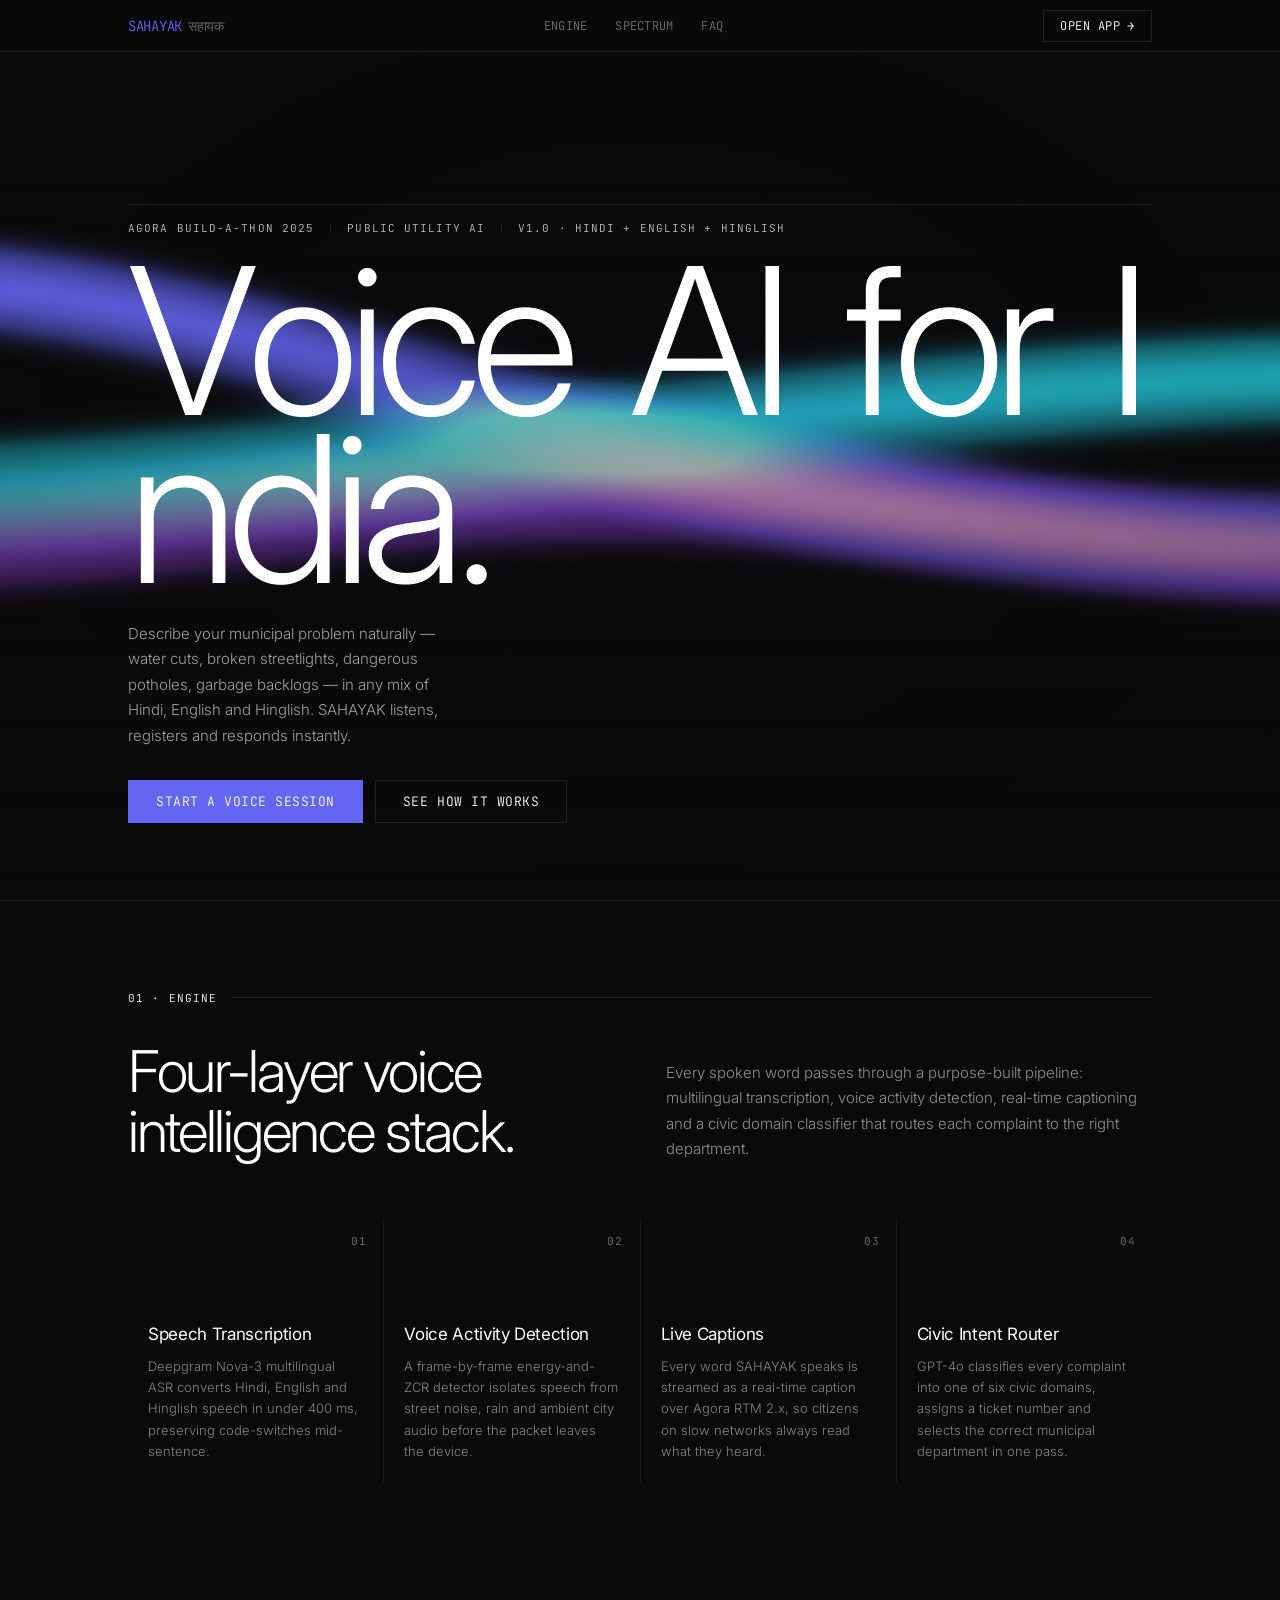
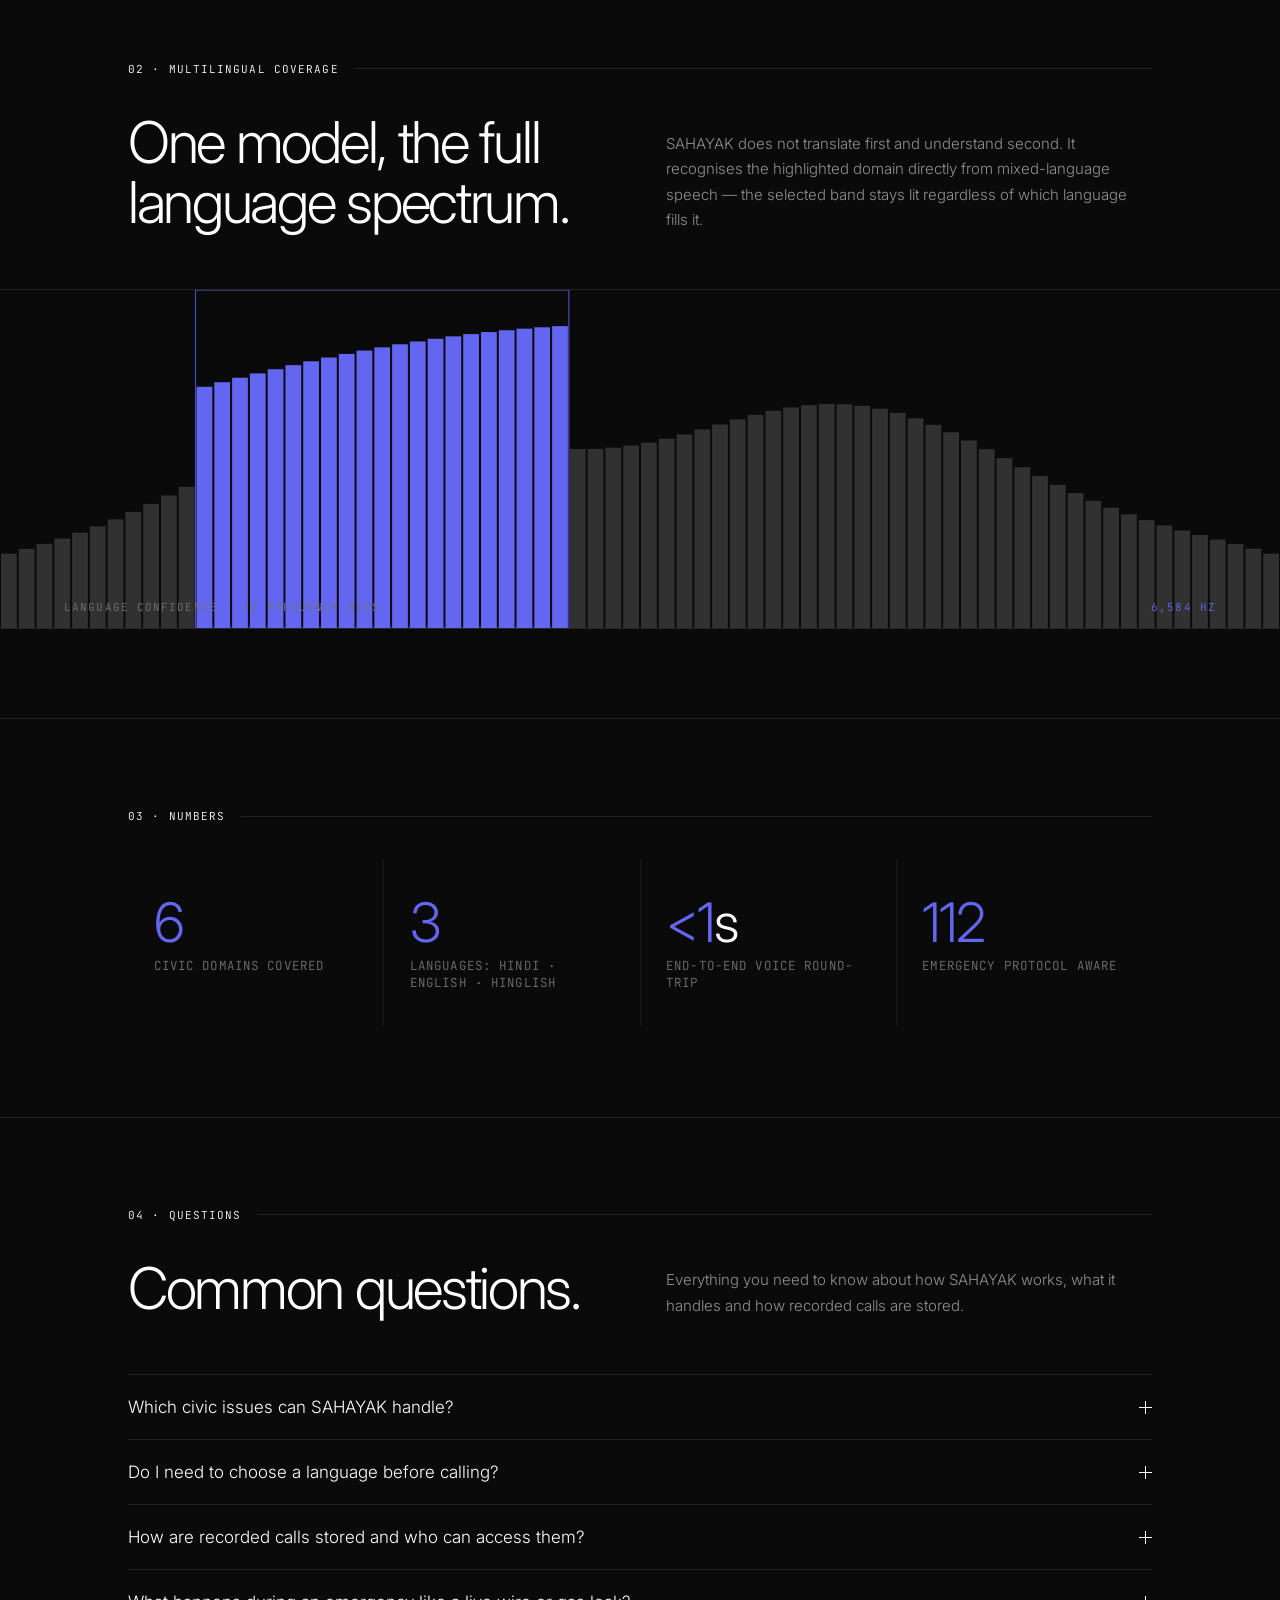
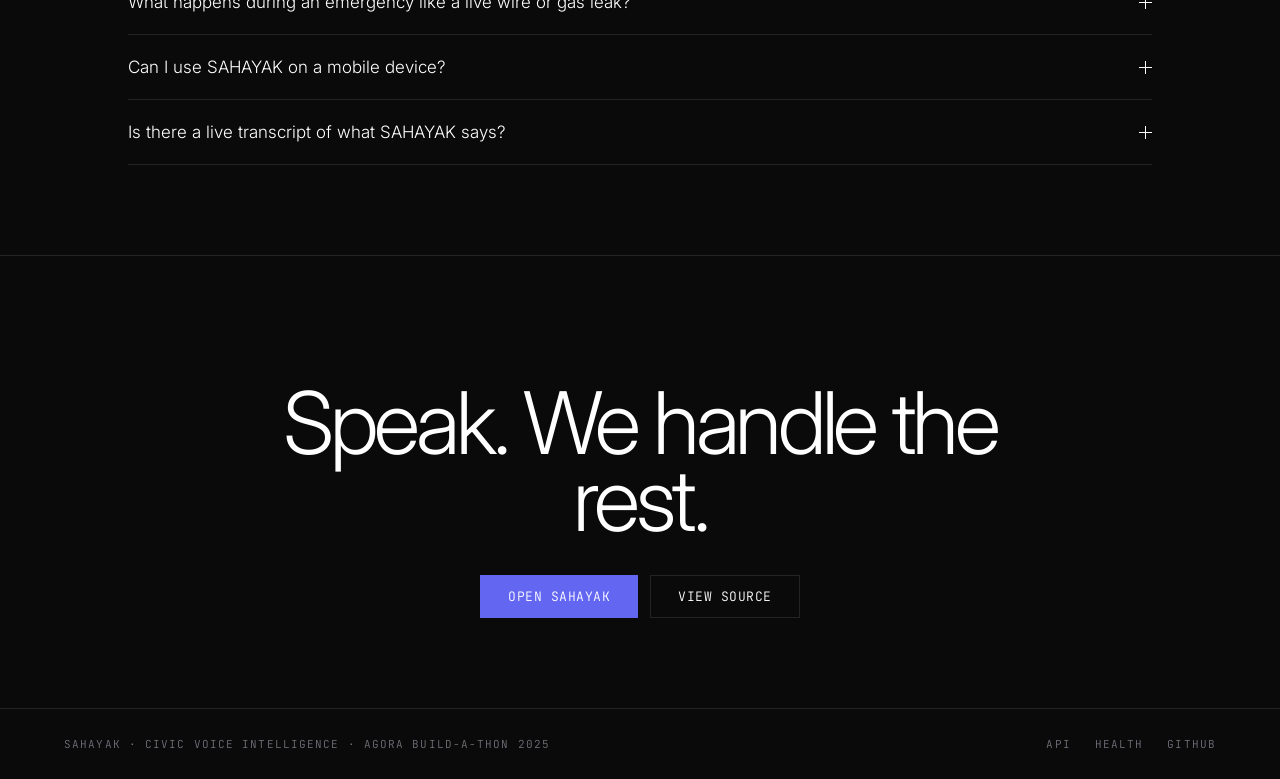
==== server/static/landing.html @ 8ef01cf2 "feat: hackathon redesign - landing page, app UI overhaul, recordings, live captions - Add landing.ht" ====
﻿<!DOCTYPE html>
<html lang="en">
<head>
<meta charset="UTF-8">
<meta name="viewport" content="width=device-width,initial-scale=1">
<title>SAHAYAK — Civic Voice Intelligence for India</title>
<meta name="description" content="SAHAYAK is India's first multilingual civic voice AI. Report water cuts, potholes, power outages and more in Hindi, English or Hinglish instantly.">
<link rel="preconnect" href="https://fonts.googleapis.com">
<link rel="preconnect" href="https://fonts.gstatic.com" crossorigin>
<link href="https://fonts.googleapis.com/css2?family=Inter:wght@300;400&family=JetBrains+Mono:wght@300&display=swap" rel="stylesheet">
<style>
*,*::before,*::after{box-sizing:border-box;margin:0;padding:0}
html{font-size:16px;scroll-behavior:smooth}
body{background:#0A0A0A;color:#FFF;font-family:'Inter',system-ui,sans-serif;font-weight:300;-webkit-font-smoothing:antialiased;overflow-x:hidden}
:root{
  --ground:#0A0A0A;--ground2:#0F0F11;--panel:#18181B;
  --ink:#FFF;--muted:#71717A;
  --accent:#6366F1;--accent-press:#4338CA;
  --hair:rgba(255,255,255,.10);--hair2:rgba(255,255,255,.06);
  --max:1152px;--gutter:clamp(20px,5vw,64px);
}
a{color:inherit;text-decoration:none}
button{font-family:inherit;cursor:pointer;border:none;background:none}
.mono{font-family:'JetBrains Mono',monospace;font-weight:300;font-size:11px;letter-spacing:.1em;text-transform:uppercase}
.wrap{max-width:var(--max);margin:0 auto;padding:0 var(--gutter)}

/* INTRO */
#intro{position:fixed;inset:0;background:var(--ground);z-index:9999;display:flex;align-items:center;justify-content:center;pointer-events:none}
#intro-word{font-size:clamp(2.2rem,7vw,5rem);letter-spacing:-.05em;font-weight:300;color:var(--ink);opacity:0;transform:translateY(14px);transition:opacity .5s ease,transform .5s ease}
#intro-word.show{opacity:1;transform:translateY(0)}
#intro-word.lift{opacity:0;transform:translateY(-20px)}
#intro.fade-out{opacity:0;transition:opacity .45s ease}
@media(prefers-reduced-motion:reduce){#intro{display:none!important}}

/* NAV */
nav{position:fixed;top:0;left:0;right:0;z-index:100;height:52px;border-bottom:1px solid var(--hair);background:rgba(10,10,10,.88);backdrop-filter:blur(12px);-webkit-backdrop-filter:blur(12px);display:flex;align-items:center}
.nav-inner{width:100%;max-width:var(--max);margin:0 auto;padding:0 var(--gutter);display:flex;align-items:center;justify-content:space-between}
.nav-brand{display:flex;align-items:baseline;gap:6px;font-size:14px;letter-spacing:-.02em}
.nav-brand span:first-child{color:var(--accent)}
.nav-links{display:flex;gap:28px}
.nav-links a{font-size:12px;color:var(--muted);letter-spacing:.02em;transition:color .2s}
.nav-links a:hover{color:var(--ink)}
.nav-cta{padding:7px 16px;border:1px solid var(--hair);font-size:12px;letter-spacing:.04em;color:var(--ink);background:transparent;transition:border-color .2s,background .2s}
.nav-cta:hover{border-color:var(--accent);background:rgba(99,102,241,.08)}

/* HERO */
#hero{position:relative;min-height:100svh;overflow:hidden;display:flex;flex-direction:column;justify-content:flex-end}
#hero-canvas{position:absolute;inset:0;width:100%;height:100%}
#hero-veil{position:absolute;inset:0;pointer-events:none;background:linear-gradient(to bottom,transparent 20%,rgba(10,10,10,.94) 100%)}
.hero-content{position:relative;z-index:2;padding:0 var(--gutter) clamp(36px,6vw,80px);max-width:var(--max);margin:0 auto;width:100%}
.hero-meta{display:flex;align-items:center;gap:16px;margin-bottom:22px;color:rgba(255,255,255,.74);border-top:1px solid var(--hair);padding-top:16px}
.hero-meta-sep{width:1px;height:10px;background:var(--hair)}
.hero-headline{font-size:clamp(4.5rem,16vw,14rem);line-height:.82;letter-spacing:-.05em;font-weight:300;overflow:hidden;margin-bottom:28px}
.hero-headline .glyph{display:inline-block;opacity:0;transform:translateY(.32em);transition:opacity .5s ease,transform .5s cubic-bezier(.16,1,.3,1)}
.hero-headline .glyph.space{width:.3em}
.hero-headline .glyph.revealed{opacity:1;transform:translateY(0)}
.hero-sub{max-width:38ch;font-size:15px;line-height:1.7;color:rgba(255,255,255,.62);margin-bottom:32px}
.hero-btns{display:flex;gap:12px;flex-wrap:wrap}
.btn-primary{padding:13px 28px;background:var(--accent);color:#fff;font-size:13px;letter-spacing:.04em;transition:background .18s;display:inline-block}
.btn-primary:hover{background:var(--accent-press)}
.btn-ghost{padding:12px 27px;border:1px solid var(--hair);color:var(--ink);font-size:13px;letter-spacing:.04em;transition:border-color .2s;display:inline-block}
.btn-ghost:hover{border-color:rgba(255,255,255,.3)}

/* BANDS */
.band{border-top:1px solid var(--hair);padding:clamp(48px,7vw,96px) 0}
.band-eyebrow{display:flex;align-items:center;gap:16px;margin-bottom:36px}
.band-eyebrow-rule{flex:1;height:1px;background:var(--hair)}
.band-head{display:grid;grid-template-columns:1fr 1fr;gap:clamp(24px,4vw,64px);align-items:end;margin-bottom:clamp(32px,5vw,56px)}
@media(max-width:820px){.band-head{grid-template-columns:1fr}}
.band-title{font-size:clamp(2rem,4.6vw,3.6rem);line-height:1.05;letter-spacing:-.04em;font-weight:300;max-width:20ch}
.band-lede{font-size:15px;line-height:1.7;color:rgba(255,255,255,.55);align-self:end}

/* ENGINE GRID */
.engine-grid{display:grid;grid-template-columns:repeat(4,1fr);background:var(--hair2);gap:1px}
@media(max-width:1000px){.engine-grid{grid-template-columns:repeat(2,1fr)}}
@media(max-width:560px){.engine-grid{grid-template-columns:1fr}}
.engine-tile{background:var(--ground);padding:20px;display:flex;flex-direction:column;gap:12px;position:relative}
.tile-canvas{width:100%;height:74px;display:block}
.tile-index{position:absolute;top:16px;right:16px;color:var(--muted)}
.tile-title{font-size:17px;letter-spacing:-.02em;font-weight:400}
.tile-desc{font-size:13px;line-height:1.65;color:rgba(255,255,255,.5)}

/* SPECTRUM */
.spectrum-band{border-top:1px solid var(--hair);border-bottom:1px solid var(--hair);position:relative;height:clamp(200px,32vw,340px);overflow:hidden}
#spec-canvas{display:block;width:100%;height:100%}
.spec-caption{position:absolute;bottom:14px;left:var(--gutter);color:var(--muted)}
.spec-hz{position:absolute;bottom:14px;right:var(--gutter);color:var(--accent);font-size:11px}

/* STATS */
.stats-grid{display:grid;grid-template-columns:repeat(4,1fr);background:var(--hair2);gap:1px}
@media(max-width:700px){.stats-grid{grid-template-columns:repeat(2,1fr)}}
.stat-cell{background:var(--ground);padding:clamp(20px,3vw,36px) clamp(16px,2vw,28px)}
.stat-num{font-size:clamp(2.2rem,5vw,3.4rem);letter-spacing:-.04em;line-height:1;font-weight:300;margin-bottom:8px}
.stat-num .lead{color:var(--accent)}
.stat-caption{font-size:12.5px;color:var(--muted);letter-spacing:.01em}

/* FAQ */
.faq-list{border-top:1px solid var(--hair)}
details{border-bottom:1px solid var(--hair)}
summary{display:flex;align-items:center;justify-content:space-between;padding:22px 0;cursor:pointer;font-size:clamp(14px,1.6vw,17px);list-style:none;transition:color .2s;user-select:none}
summary:hover{color:var(--accent)}
summary::-webkit-details-marker{display:none}
.faq-plus{position:relative;width:13px;height:13px;flex-shrink:0;margin-left:20px}
.faq-plus::before,.faq-plus::after{content:'';position:absolute;background:currentColor}
.faq-plus::before{width:1px;height:13px;left:6px;top:0;transition:transform .25s ease}
.faq-plus::after{width:13px;height:1px;top:6px;left:0}
details[open] .faq-plus::before{transform:scaleY(0)}
.faq-answer{padding:0 0 22px;font-size:14px;line-height:1.75;color:rgba(255,255,255,.55);max-width:62ch}

/* CLOSE */
.close-band{border-top:1px solid var(--hair);padding:clamp(64px,10vw,128px) 0 clamp(48px,7vw,96px);text-align:center}
.close-stmt{font-size:clamp(2.4rem,7vw,5.4rem);letter-spacing:-.05em;line-height:.9;font-weight:300;max-width:16ch;margin:0 auto 36px}
.close-btns{display:flex;gap:12px;justify-content:center;flex-wrap:wrap}

/* FOOTER */
footer{border-top:1px solid var(--hair);padding:28px var(--gutter);display:flex;align-items:center;justify-content:space-between;flex-wrap:wrap;gap:16px}
footer span,footer a{color:var(--muted)}
footer a:hover{color:var(--ink)}
.footer-links{display:flex;gap:24px}

/* REVEALS */
.reveal{opacity:0;transform:translateY(20px);transition:opacity .9s cubic-bezier(.16,1,.3,1),transform .9s cubic-bezier(.16,1,.3,1)}
.reveal.is-visible{opacity:1;transform:translateY(0)}
@media(prefers-reduced-motion:reduce){
  .reveal,.reveal.is-visible{opacity:1!important;transform:none!important;transition:none!important}
  .hero-headline .glyph,.hero-headline .glyph.revealed{opacity:1!important;transform:none!important;transition:none!important}
  *{animation-duration:.001ms!important;transition-duration:.001ms!important}
}
</style>
</head>
<body>

<div id="intro" aria-hidden="true"><span id="intro-word">सहायक</span></div>

<nav>
  <div class="nav-inner">
    <div class="nav-brand mono"><span>SAHAYAK</span><span style="color:rgba(255,255,255,.35)"> सहायक</span></div>
    <div class="nav-links mono">
      <a href="#engine">Engine</a>
      <a href="#spectrum">Spectrum</a>
      <a href="#faq">FAQ</a>
    </div>
    <a href="/app" class="nav-cta mono">Open App →</a>
  </div>
</nav>

<section id="hero">
  <canvas id="hero-canvas" aria-hidden="true"></canvas>
  <div id="hero-veil" aria-hidden="true"></div>
  <div class="hero-content wrap">
    <div class="hero-meta mono reveal">
      <span>Agora Build-a-thon 2025</span>
      <div class="hero-meta-sep"></div>
      <span>Public Utility AI</span>
      <div class="hero-meta-sep"></div>
      <span>v1.0 · Hindi + English + Hinglish</span>
    </div>
    <h1 class="hero-headline" id="hero-headline" aria-label="Voice AI for India."></h1>
    <p class="hero-sub reveal">Describe your municipal problem naturally — water cuts, broken streetlights, dangerous potholes, garbage backlogs — in any mix of Hindi, English and Hinglish. SAHAYAK listens, registers and responds instantly.</p>
    <div class="hero-btns reveal">
      <a href="/app" class="btn-primary mono">Start a Voice Session</a>
      <a href="#engine" class="btn-ghost mono">See how it works</a>
    </div>
  </div>
</section>

<section class="band" id="engine">
  <div class="wrap">
    <div class="band-eyebrow mono reveal"><span>01 · Engine</span><div class="band-eyebrow-rule"></div></div>
    <div class="band-head reveal">
      <h2 class="band-title">Four-layer voice intelligence stack.</h2>
      <p class="band-lede">Every spoken word passes through a purpose-built pipeline: multilingual transcription, voice activity detection, real-time captioning and a civic domain classifier that routes each complaint to the right department.</p>
    </div>
    <div class="engine-grid reveal">
      <div class="engine-tile">
        <canvas class="tile-canvas" id="tc0"></canvas>
        <span class="tile-index mono">01</span>
        <div class="tile-title">Speech Transcription</div>
        <p class="tile-desc">Deepgram Nova-3 multilingual ASR converts Hindi, English and Hinglish speech in under 400 ms, preserving code-switches mid-sentence.</p>
      </div>
      <div class="engine-tile">
        <canvas class="tile-canvas" id="tc1"></canvas>
        <span class="tile-index mono">02</span>
        <div class="tile-title">Voice Activity Detection</div>
        <p class="tile-desc">A frame-by-frame energy-and-ZCR detector isolates speech from street noise, rain and ambient city audio before the packet leaves the device.</p>
      </div>
      <div class="engine-tile">
        <canvas class="tile-canvas" id="tc2"></canvas>
        <span class="tile-index mono">03</span>
        <div class="tile-title">Live Captions</div>
        <p class="tile-desc">Every word SAHAYAK speaks is streamed as a real-time caption over Agora RTM 2.x, so citizens on slow networks always read what they heard.</p>
      </div>
      <div class="engine-tile">
        <canvas class="tile-canvas" id="tc3"></canvas>
        <span class="tile-index mono">04</span>
        <div class="tile-title">Civic Intent Router</div>
        <p class="tile-desc">GPT-4o classifies every complaint into one of six civic domains, assigns a ticket number and selects the correct municipal department in one pass.</p>
      </div>
    </div>
  </div>
</section>

<section id="spectrum" style="padding:clamp(48px,7vw,96px) 0">
  <div class="wrap">
    <div class="band-eyebrow mono reveal"><span>02 · Multilingual Coverage</span><div class="band-eyebrow-rule"></div></div>
    <div class="band-head reveal">
      <h2 class="band-title">One model, the full language spectrum.</h2>
      <p class="band-lede">SAHAYAK does not translate first and understand second. It recognises the highlighted domain directly from mixed-language speech — the selected band stays lit regardless of which language fills it.</p>
    </div>
  </div>
  <div class="spectrum-band reveal" id="spectrum-band">
    <canvas id="spec-canvas" aria-hidden="true"></canvas>
    <span class="spec-caption mono">Language confidence · 72 frequency bins</span>
    <span class="spec-hz mono" id="spec-hz">—</span>
  </div>
</section>

<section class="band" id="stats">
  <div class="wrap">
    <div class="band-eyebrow mono reveal"><span>03 · Numbers</span><div class="band-eyebrow-rule"></div></div>
  </div>
  <div class="wrap" style="padding-top:0">
    <div class="stats-grid reveal">
      <div class="stat-cell"><div class="stat-num"><span class="lead">6</span></div><div class="stat-caption mono">Civic domains covered</div></div>
      <div class="stat-cell"><div class="stat-num"><span class="lead">3</span></div><div class="stat-caption mono">Languages: Hindi · English · Hinglish</div></div>
      <div class="stat-cell"><div class="stat-num"><span class="lead">&lt;1</span>s</div><div class="stat-caption mono">End-to-end voice round-trip</div></div>
      <div class="stat-cell"><div class="stat-num"><span class="lead">112</span></div><div class="stat-caption mono">Emergency protocol aware</div></div>
    </div>
  </div>
</section>

<section class="band" id="faq">
  <div class="wrap">
    <div class="band-eyebrow mono reveal"><span>04 · Questions</span><div class="band-eyebrow-rule"></div></div>
    <div class="band-head reveal">
      <h2 class="band-title">Common questions.</h2>
      <p class="band-lede">Everything you need to know about how SAHAYAK works, what it handles and how recorded calls are stored.</p>
    </div>
    <div class="faq-list reveal">
      <details>
        <summary>Which civic issues can SAHAYAK handle?<span class="faq-plus" aria-hidden="true"></span></summary>
        <p class="faq-answer">SAHAYAK covers six municipal domains: Waste and Sanitation, Street Lighting and Electrical, Roads and Potholes, Water Supply and Connections, Ticket Registration and Tracking, and Urgent Public Safety Hazards (live wires, gas leaks, open manholes). Each maps to a real civic department and generates a reference ticket number.</p>
      </details>
      <details>
        <summary>Do I need to choose a language before calling?<span class="faq-plus" aria-hidden="true"></span></summary>
        <p class="faq-answer">No. SAHAYAK recognises Hindi, English and Hinglish mid-sentence without any mode switch. You can say "Bhai, street light on our road is kharab ho gayi hai" and it will parse, classify and respond naturally in the same register you used.</p>
      </details>
      <details>
        <summary>How are recorded calls stored and who can access them?<span class="faq-plus" aria-hidden="true"></span></summary>
        <p class="faq-answer">Every session is recorded client-side via the Web Audio API, mixed from both mic and agent streams, and uploaded to the FastAPI backend as WebM Opus audio on call end. Recordings are stored server-side by session ID and are retrievable only via the same web client. No data leaves the server without an explicit download action.</p>
      </details>
      <details>
        <summary>What happens during an emergency like a live wire or gas leak?<span class="faq-plus" aria-hidden="true"></span></summary>
        <p class="faq-answer">The civic intent router flags Urgent Public Safety issues immediately. SAHAYAK interrupts its normal flow, issues clear safety instructions, and provides the national emergency helpline 112 verbally and as an on-screen alert banner.</p>
      </details>
      <details>
        <summary>Can I use SAHAYAK on a mobile device?<span class="faq-plus" aria-hidden="true"></span></summary>
        <p class="faq-answer">Yes. The web client is fully responsive and works in Chrome for Android and Safari for iOS. A native Android application built with Jetpack Compose is also included in the project, using the same Agora RTC/RTM SDK under the hood.</p>
      </details>
      <details>
        <summary>Is there a live transcript of what SAHAYAK says?<span class="faq-plus" aria-hidden="true"></span></summary>
        <p class="faq-answer">Yes. Agora RTM 2.x streams a per-turn transcription payload carrying the text and turn status. The web client renders it in a live captions card that updates word-by-word as the agent speaks, and the full transcript is saved alongside the audio at call end.</p>
      </details>
    </div>
  </div>
</section>

<section class="close-band reveal">
  <div class="wrap">
    <p class="close-stmt">Speak. We handle the rest.</p>
    <div class="close-btns">
      <a href="/app" class="btn-primary mono">Open SAHAYAK</a>
      <a href="https://github.com/mahekaggarwal17/Sahayak" target="_blank" rel="noopener" class="btn-ghost mono">View Source</a>
    </div>
  </div>
</section>

<footer>
  <span class="mono">SAHAYAK · Civic Voice Intelligence · Agora Build-a-thon 2025</span>
  <div class="footer-links mono">
    <a href="/docs" target="_blank">API</a>
    <a href="/health" target="_blank">Health</a>
    <a href="https://github.com/mahekaggarwal17/Sahayak" target="_blank" rel="noopener">GitHub</a>
  </div>
</footer>

<script>
/* INTRO */
(function(){
  var reduced=window.matchMedia('(prefers-reduced-motion:reduce)').matches;
  if(reduced)return;
  var intro=document.getElementById('intro');
  var word=document.getElementById('intro-word');
  setTimeout(function(){word.classList.add('show')},220);
  setTimeout(function(){word.classList.remove('show');word.classList.add('lift')},1500);
  setTimeout(function(){intro.classList.add('fade-out')},2050);
  setTimeout(function(){intro.style.visibility='hidden';intro.style.display='none';startHeroGlyphs()},2550);
})();

/* HEADLINE GLYPHS */
var HEADLINE='Voice AI for India.';
(function(){
  var el=document.getElementById('hero-headline');
  el.innerHTML='';
  for(var i=0;i<HEADLINE.length;i++){
    var ch=HEADLINE[i];
    var span=document.createElement('span');
    if(ch===' '){span.className='glyph space';span.innerHTML='&nbsp;';}
    else{span.className='glyph';span.textContent=ch;}
    el.appendChild(span);
  }
})();

function startHeroGlyphs(){
  var glyphs=document.querySelectorAll('#hero-headline .glyph');
  glyphs.forEach(function(g,i){
    g.style.transitionDelay=(i*42)+'ms';
    requestAnimationFrame(function(){g.classList.add('revealed')});
  });
}
if(window.matchMedia('(prefers-reduced-motion:reduce)').matches){startHeroGlyphs();}

/* WEBGL HERO */
(function(){
  var canvas=document.getElementById('hero-canvas');
  var gl=null;
  try{gl=canvas.getContext('webgl')||canvas.getContext('experimental-webgl');}catch(e){}
  if(!gl){initFallback(canvas);return;}
  var vert='attribute vec2 a_pos;void main(){gl_Position=vec4(a_pos,0,1);}';
  var frag='precision mediump float;uniform vec2 u_res;uniform float u_t;float ribbon(vec2 uv,float phase,float f1,float f2){float y=.50+.12*sin(uv.x*f1+u_t+phase)+.07*sin(uv.x*f2+u_t*1.3+phase*1.7);return smoothstep(.09,.0,abs(uv.y-y));}void main(){vec2 uv=gl_FragCoord.xy/u_res;vec3 c=vec3(0);c+=vec3(.388,.400,.945)*ribbon(uv,0.0,2.1,3.7);c+=vec3(.600,.270,.900)*ribbon(uv,2.09,1.7,4.2);c+=vec3(.130,.820,.880)*ribbon(uv,4.18,2.5,2.9);float cx=distance(uv,vec2(.5,.5));c+=vec3(.1,.1,.25)*smoothstep(.7,.0,cx)*.4;gl_FragColor=vec4(c,clamp(c.r+c.g+c.b,0.,1.));}';
  function compile(type,src){var s=gl.createShader(type);gl.shaderSource(s,src);gl.compileShader(s);return s;}
  var prog=gl.createProgram();
  gl.attachShader(prog,compile(gl.VERTEX_SHADER,vert));
  gl.attachShader(prog,compile(gl.FRAGMENT_SHADER,frag));
  gl.linkProgram(prog);gl.useProgram(prog);
  var buf=gl.createBuffer();
  gl.bindBuffer(gl.ARRAY_BUFFER,buf);
  gl.bufferData(gl.ARRAY_BUFFER,new Float32Array([-1,-1,1,-1,-1,1,1,1]),gl.STATIC_DRAW);
  var loc=gl.getAttribLocation(prog,'a_pos');
  gl.enableVertexAttribArray(loc);gl.vertexAttribPointer(loc,2,gl.FLOAT,false,0,0);
  var uRes=gl.getUniformLocation(prog,'u_res');
  var uT=gl.getUniformLocation(prog,'u_t');
  var raf;
  function resize(){var dpr=Math.min(devicePixelRatio,2);canvas.width=canvas.offsetWidth*dpr;canvas.height=canvas.offsetHeight*dpr;gl.viewport(0,0,canvas.width,canvas.height);}
  resize();window.addEventListener('resize',resize);
  function frame(t){raf=requestAnimationFrame(frame);gl.uniform2f(uRes,canvas.width,canvas.height);gl.uniform1f(uT,t*.0005);gl.enable(gl.BLEND);gl.blendFunc(gl.SRC_ALPHA,gl.ONE);gl.clearColor(0,0,0,0);gl.clear(gl.COLOR_BUFFER_BIT);gl.drawArrays(gl.TRIANGLE_STRIP,0,4);}
  raf=requestAnimationFrame(frame);
  if(window.matchMedia('(prefers-reduced-motion:reduce)').matches)cancelAnimationFrame(raf);

  function initFallback(c){
    var ctx=c.getContext('2d');
    function rsz(){var d=Math.min(devicePixelRatio,2);c.width=c.offsetWidth*d;c.height=c.offsetHeight*d;}
    rsz();window.addEventListener('resize',rsz);
    var ribbons=[{color:'rgba(99,102,241,.7)',phase:0,f1:2.1,f2:3.7},{color:'rgba(140,70,230,.7)',phase:2.09,f1:1.7,f2:4.2},{color:'rgba(34,211,238,.7)',phase:4.18,f1:2.5,f2:2.9}];
    var r2;
    function draw(t){r2=requestAnimationFrame(draw);var w=c.width,h=c.height,T=t*.0005;ctx.clearRect(0,0,w,h);ribbons.forEach(function(rb){ctx.beginPath();ctx.strokeStyle=rb.color;ctx.lineWidth=h*.14;ctx.lineCap='round';for(var x=0;x<=w;x+=4){var ux=x/w,y=h*(.5+.12*Math.sin(ux*rb.f1+T+rb.phase)+.07*Math.sin(ux*rb.f2+T*1.3+rb.phase*1.7));x===0?ctx.moveTo(x,y):ctx.lineTo(x,y);}ctx.stroke();});}
    r2=requestAnimationFrame(draw);
    if(window.matchMedia('(prefers-reduced-motion:reduce)').matches)cancelAnimationFrame(r2);
  }
})();

/* TILE CANVASES */
function initTile(id,drawFn){
  var c=document.getElementById(id);if(!c)return;
  var ctx=c.getContext('2d'),dpr=Math.min(devicePixelRatio,2);
  function rsz(){var r=c.getBoundingClientRect();c.width=r.width*dpr;c.height=r.height*dpr;ctx.scale(dpr,dpr);}
  rsz();window.addEventListener('resize',function(){ctx.setTransform(1,0,0,1,0,0);rsz();});
  var reduced=window.matchMedia('(prefers-reduced-motion:reduce)').matches;
  if(reduced){var r=c.getBoundingClientRect();drawFn(ctx,r.width,r.height,0);return;}
  var raf,active=false;
  function frame(t){raf=requestAnimationFrame(frame);var r=c.getBoundingClientRect();drawFn(ctx,r.width,r.height,t);}
  new IntersectionObserver(function(e){if(e[0].isIntersecting){if(!active){active=true;raf=requestAnimationFrame(frame);}}else{active=false;cancelAnimationFrame(raf);}},{threshold:.1}).observe(c);
}

initTile('tc0',function(ctx,w,h,t){
  ctx.clearRect(0,0,w,h);ctx.strokeStyle='rgba(99,102,241,.9)';ctx.lineWidth=1.5;ctx.lineCap='round';ctx.beginPath();
  var T=t*.001;for(var x=0;x<=w;x+=2){var u=x/w,amp=.35*Math.sin(u*Math.PI),y=h*.5+h*amp*Math.sin(u*8*Math.PI+T*4);x===0?ctx.moveTo(x,y):ctx.lineTo(x,y);}ctx.stroke();
});

initTile('tc1',function(ctx,w,h,t){
  ctx.clearRect(0,0,w,h);var COLS=14,ROWS=3,bw=w/COLS,bh=h/ROWS,T=t*.0012;
  for(var r=0;r<ROWS;r++)for(var c2=0;c2<COLS;c2++){var a=.12+.5*(.5+.5*Math.sin(T*2+(r*COLS+c2)*.47));ctx.fillStyle='rgba(99,102,241,'+a+')';ctx.fillRect(c2*bw+1,r*bh+1,bw-2,bh-2);}
});

initTile('tc2',function(ctx,w,h,t){
  ctx.clearRect(0,0,w,h);var T=t*.0009;
  [{freq:1.2,amp:.12,alpha:.8},{freq:2.1,amp:.09,alpha:.6},{freq:1.6,amp:.11,alpha:.5},{freq:2.8,amp:.07,alpha:.35}].forEach(function(l,i){
    var y0=h*(i+.5)/4;ctx.strokeStyle='rgba(99,102,241,'+l.alpha+')';ctx.lineWidth=1.2;ctx.lineCap='round';ctx.beginPath();
    for(var x=0;x<=w;x+=2){var ux=x/w,y=y0+h*l.amp*Math.sin(ux*l.freq*6*Math.PI+T*(2+i*.5));x===0?ctx.moveTo(x,y):ctx.lineTo(x,y);}ctx.stroke();
  });
});

initTile('tc3',function(ctx,w,h,t){
  ctx.clearRect(0,0,w,h);var cx=w*.5,cy=h*.5,R=Math.min(w,h)*.36,T=t*.001;
  ctx.beginPath();ctx.arc(cx,cy,R,0,Math.PI*2);ctx.strokeStyle='rgba(99,102,241,.22)';ctx.lineWidth=1;ctx.stroke();
  var sA=T*2.5,eA=sA+Math.PI*.55+.15*Math.sin(T*1.3);ctx.beginPath();ctx.arc(cx,cy,R,sA,eA);ctx.strokeStyle='rgba(99,102,241,.9)';ctx.lineWidth=1.5;ctx.stroke();
  for(var i=0;i<6;i++){var a=i*Math.PI/3+T*.4;ctx.beginPath();ctx.arc(cx+R*Math.cos(a),cy+R*Math.sin(a),2,0,Math.PI*2);ctx.fillStyle='rgba(99,102,241,.5)';ctx.fill();}
  ctx.beginPath();ctx.arc(cx,cy,3,0,Math.PI*2);ctx.fillStyle='rgba(99,102,241,.9)';ctx.fill();
});

/* SPECTRUM */
(function(){
  var c=document.getElementById('spec-canvas'),hz=document.getElementById('spec-hz');if(!c||!hz)return;
  var ctx=c.getContext('2d'),BARS=72,S0=11,S1=31,dpr=Math.min(devicePixelRatio,2);
  function rsz(){var r=c.getBoundingClientRect();c.width=r.width*dpr;c.height=r.height*dpr;}
  rsz();window.addEventListener('resize',rsz);
  var reduced=window.matchMedia('(prefers-reduced-motion:reduce)').matches,raf;
  function draw(t){
    raf=requestAnimationFrame(draw);
    var W=c.width,H=c.height,T=t*.0007,bw=W/BARS;
    ctx.clearRect(0,0,W,H);
    var sc=0,sn=0;
    for(var i=0;i<BARS;i++){
      var u=i/(BARS-1),env=Math.sin(u*Math.PI),isSel=i>=S0&&i<=S1;
      var barH=isSel?H*(.55+.35*env):H*(.22+.52*env*(.6+.4*(.5+.5*Math.sin(u*4.2*Math.PI+T*2.1))));
      if(isSel){sc+=(i+.5)/BARS;sn++;}
      ctx.fillStyle=isSel?'rgba(99,102,241,1)':'rgba(255,255,255,.16)';
      ctx.fillRect(i*bw+1,H-barH,bw-2,barH);
    }
    ctx.strokeStyle='rgba(99,102,241,.85)';ctx.lineWidth=1;ctx.strokeRect(S0*bw,0,(S1-S0+1)*bw,H);
    hz.textContent=Math.round(sc/sn*22050).toLocaleString()+' Hz';
  }
  new IntersectionObserver(function(e){if(e[0].isIntersecting){if(!reduced)raf=requestAnimationFrame(draw);else draw(0);}},{threshold:.05}).observe(c);
  if(reduced)draw(0);
})();

/* SCROLL REVEALS */
(function(){
  var reduced=window.matchMedia('(prefers-reduced-motion:reduce)').matches;
  var els=document.querySelectorAll('.reveal');
  if(reduced){els.forEach(function(e){e.classList.add('is-visible')});return;}
  new IntersectionObserver(function(entries){entries.forEach(function(e){if(e.isIntersecting){e.target.classList.add('is-visible');}});},{threshold:.16,rootMargin:'0px 0px -8% 0px'}).observe=function(){};
  var obs=new IntersectionObserver(function(entries){entries.forEach(function(e){if(e.isIntersecting){e.target.classList.add('is-visible');obs.unobserve(e.target);}});},{threshold:.16,rootMargin:'0px 0px -8% 0px'});
  els.forEach(function(e){obs.observe(e);});
})();
</script>
</body>
</html>
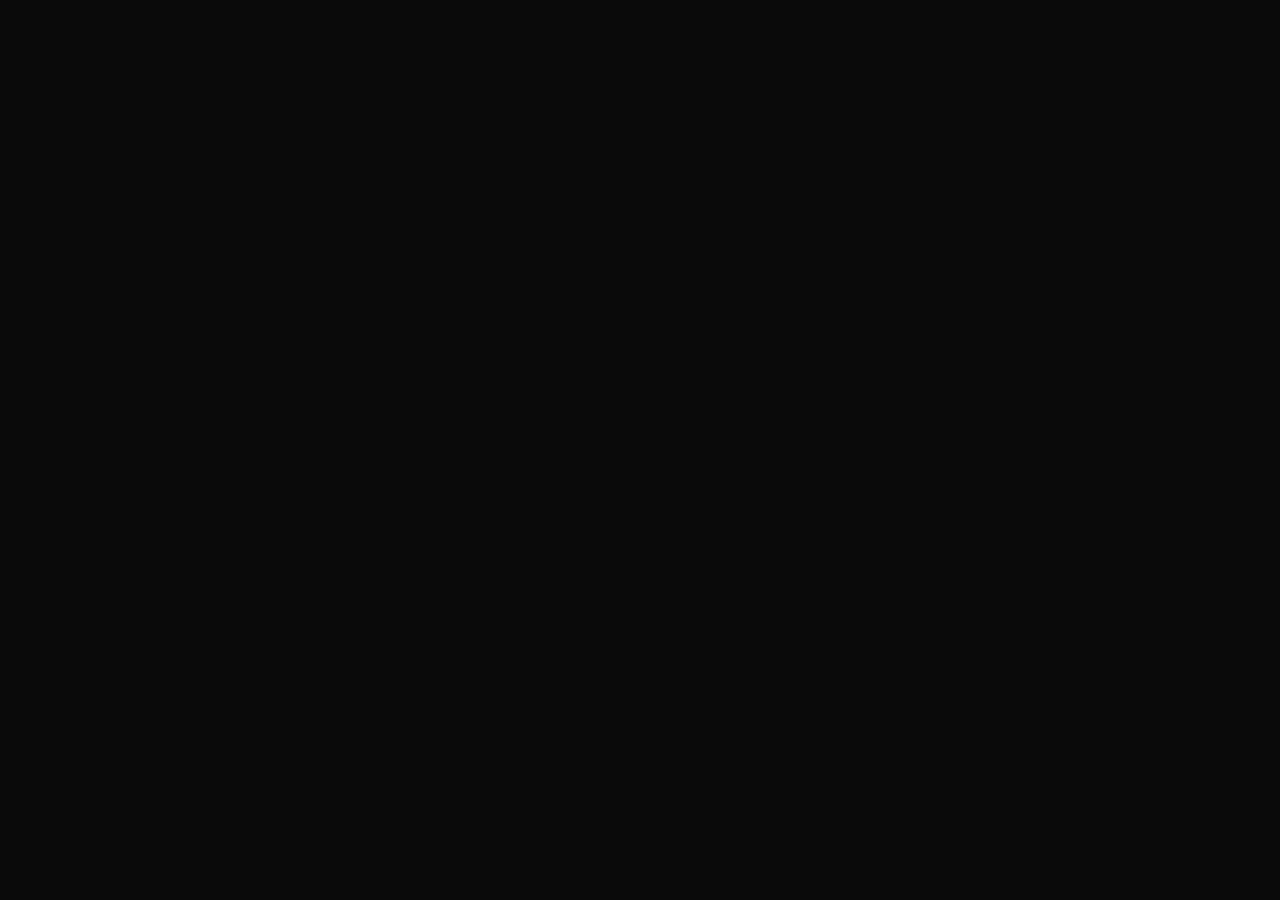
==== commit 87f9cbac: "fix(landing): single-page hero only — headline 'Sahayak', remove scroll bands" ====
--- a/server/static/landing.html
+++ b/server/static/landing.html
@@ -1,4 +1,4 @@
-﻿<!DOCTYPE html>
+<!DOCTYPE html>
 <html lang="en">
 <head>
 <meta charset="UTF-8">
@@ -10,8 +10,9 @@
 <link href="https://fonts.googleapis.com/css2?family=Inter:wght@300;400&family=JetBrains+Mono:wght@300&display=swap" rel="stylesheet">
 <style>
 *,*::before,*::after{box-sizing:border-box;margin:0;padding:0}
-html{font-size:16px;scroll-behavior:smooth}
-body{background:#0A0A0A;color:#FFF;font-family:'Inter',system-ui,sans-serif;font-weight:300;-webkit-font-smoothing:antialiased;overflow-x:hidden}
+html,body{height:100%;overflow:hidden}
+html{font-size:16px}
+body{background:#0A0A0A;color:#FFF;font-family:'Inter',system-ui,sans-serif;font-weight:300;-webkit-font-smoothing:antialiased}
 :root{
   --ground:#0A0A0A;--ground2:#0F0F11;--panel:#18181B;
   --ink:#FFF;--muted:#71717A;
@@ -44,7 +45,7 @@
 .nav-cta:hover{border-color:var(--accent);background:rgba(99,102,241,.08)}
 
 /* HERO */
-#hero{position:relative;min-height:100svh;overflow:hidden;display:flex;flex-direction:column;justify-content:flex-end}
+#hero{position:relative;height:100svh;overflow:hidden;display:flex;flex-direction:column;justify-content:flex-end}
 #hero-canvas{position:absolute;inset:0;width:100%;height:100%}
 #hero-veil{position:absolute;inset:0;pointer-events:none;background:linear-gradient(to bottom,transparent 20%,rgba(10,10,10,.94) 100%)}
 .hero-content{position:relative;z-index:2;padding:0 var(--gutter) clamp(36px,6vw,80px);max-width:var(--max);margin:0 auto;width:100%}
@@ -61,63 +62,6 @@
 .btn-ghost{padding:12px 27px;border:1px solid var(--hair);color:var(--ink);font-size:13px;letter-spacing:.04em;transition:border-color .2s;display:inline-block}
 .btn-ghost:hover{border-color:rgba(255,255,255,.3)}
 
-/* BANDS */
-.band{border-top:1px solid var(--hair);padding:clamp(48px,7vw,96px) 0}
-.band-eyebrow{display:flex;align-items:center;gap:16px;margin-bottom:36px}
-.band-eyebrow-rule{flex:1;height:1px;background:var(--hair)}
-.band-head{display:grid;grid-template-columns:1fr 1fr;gap:clamp(24px,4vw,64px);align-items:end;margin-bottom:clamp(32px,5vw,56px)}
-@media(max-width:820px){.band-head{grid-template-columns:1fr}}
-.band-title{font-size:clamp(2rem,4.6vw,3.6rem);line-height:1.05;letter-spacing:-.04em;font-weight:300;max-width:20ch}
-.band-lede{font-size:15px;line-height:1.7;color:rgba(255,255,255,.55);align-self:end}
-
-/* ENGINE GRID */
-.engine-grid{display:grid;grid-template-columns:repeat(4,1fr);background:var(--hair2);gap:1px}
-@media(max-width:1000px){.engine-grid{grid-template-columns:repeat(2,1fr)}}
-@media(max-width:560px){.engine-grid{grid-template-columns:1fr}}
-.engine-tile{background:var(--ground);padding:20px;display:flex;flex-direction:column;gap:12px;position:relative}
-.tile-canvas{width:100%;height:74px;display:block}
-.tile-index{position:absolute;top:16px;right:16px;color:var(--muted)}
-.tile-title{font-size:17px;letter-spacing:-.02em;font-weight:400}
-.tile-desc{font-size:13px;line-height:1.65;color:rgba(255,255,255,.5)}
-
-/* SPECTRUM */
-.spectrum-band{border-top:1px solid var(--hair);border-bottom:1px solid var(--hair);position:relative;height:clamp(200px,32vw,340px);overflow:hidden}
-#spec-canvas{display:block;width:100%;height:100%}
-.spec-caption{position:absolute;bottom:14px;left:var(--gutter);color:var(--muted)}
-.spec-hz{position:absolute;bottom:14px;right:var(--gutter);color:var(--accent);font-size:11px}
-
-/* STATS */
-.stats-grid{display:grid;grid-template-columns:repeat(4,1fr);background:var(--hair2);gap:1px}
-@media(max-width:700px){.stats-grid{grid-template-columns:repeat(2,1fr)}}
-.stat-cell{background:var(--ground);padding:clamp(20px,3vw,36px) clamp(16px,2vw,28px)}
-.stat-num{font-size:clamp(2.2rem,5vw,3.4rem);letter-spacing:-.04em;line-height:1;font-weight:300;margin-bottom:8px}
-.stat-num .lead{color:var(--accent)}
-.stat-caption{font-size:12.5px;color:var(--muted);letter-spacing:.01em}
-
-/* FAQ */
-.faq-list{border-top:1px solid var(--hair)}
-details{border-bottom:1px solid var(--hair)}
-summary{display:flex;align-items:center;justify-content:space-between;padding:22px 0;cursor:pointer;font-size:clamp(14px,1.6vw,17px);list-style:none;transition:color .2s;user-select:none}
-summary:hover{color:var(--accent)}
-summary::-webkit-details-marker{display:none}
-.faq-plus{position:relative;width:13px;height:13px;flex-shrink:0;margin-left:20px}
-.faq-plus::before,.faq-plus::after{content:'';position:absolute;background:currentColor}
-.faq-plus::before{width:1px;height:13px;left:6px;top:0;transition:transform .25s ease}
-.faq-plus::after{width:13px;height:1px;top:6px;left:0}
-details[open] .faq-plus::before{transform:scaleY(0)}
-.faq-answer{padding:0 0 22px;font-size:14px;line-height:1.75;color:rgba(255,255,255,.55);max-width:62ch}
-
-/* CLOSE */
-.close-band{border-top:1px solid var(--hair);padding:clamp(64px,10vw,128px) 0 clamp(48px,7vw,96px);text-align:center}
-.close-stmt{font-size:clamp(2.4rem,7vw,5.4rem);letter-spacing:-.05em;line-height:.9;font-weight:300;max-width:16ch;margin:0 auto 36px}
-.close-btns{display:flex;gap:12px;justify-content:center;flex-wrap:wrap}
-
-/* FOOTER */
-footer{border-top:1px solid var(--hair);padding:28px var(--gutter);display:flex;align-items:center;justify-content:space-between;flex-wrap:wrap;gap:16px}
-footer span,footer a{color:var(--muted)}
-footer a:hover{color:var(--ink)}
-.footer-links{display:flex;gap:24px}
-
 /* REVEALS */
 .reveal{opacity:0;transform:translateY(20px);transition:opacity .9s cubic-bezier(.16,1,.3,1),transform .9s cubic-bezier(.16,1,.3,1)}
 .reveal.is-visible{opacity:1;transform:translateY(0)}
@@ -136,9 +80,8 @@
   <div class="nav-inner">
     <div class="nav-brand mono"><span>SAHAYAK</span><span style="color:rgba(255,255,255,.35)"> सहायक</span></div>
     <div class="nav-links mono">
-      <a href="#engine">Engine</a>
-      <a href="#spectrum">Spectrum</a>
-      <a href="#faq">FAQ</a>
+      <a href="https://github.com/mahekaggarwal17/Sahayak" target="_blank" rel="noopener">GitHub</a>
+      <a href="/docs" target="_blank">API Docs</a>
     </div>
     <a href="/app" class="nav-cta mono">Open App →</a>
   </div>
@@ -155,16 +98,16 @@
       <div class="hero-meta-sep"></div>
       <span>v1.0 · Hindi + English + Hinglish</span>
     </div>
-    <h1 class="hero-headline" id="hero-headline" aria-label="Voice AI for India."></h1>
+    <h1 class="hero-headline" id="hero-headline" aria-label="Sahayak"></h1>
     <p class="hero-sub reveal">Describe your municipal problem naturally — water cuts, broken streetlights, dangerous potholes, garbage backlogs — in any mix of Hindi, English and Hinglish. SAHAYAK listens, registers and responds instantly.</p>
     <div class="hero-btns reveal">
       <a href="/app" class="btn-primary mono">Start a Voice Session</a>
-      <a href="#engine" class="btn-ghost mono">See how it works</a>
+      <a href="https://github.com/mahekaggarwal17/Sahayak" target="_blank" rel="noopener" class="btn-ghost mono">View on GitHub</a>
     </div>
   </div>
 </section>
 
-<section class="band" id="engine">
+<script>
   <div class="wrap">
     <div class="band-eyebrow mono reveal"><span>01 · Engine</span><div class="band-eyebrow-rule"></div></div>
     <div class="band-head reveal">
@@ -215,74 +158,7 @@
   </div>
 </section>
 
-<section class="band" id="stats">
-  <div class="wrap">
-    <div class="band-eyebrow mono reveal"><span>03 · Numbers</span><div class="band-eyebrow-rule"></div></div>
-  </div>
-  <div class="wrap" style="padding-top:0">
-    <div class="stats-grid reveal">
-      <div class="stat-cell"><div class="stat-num"><span class="lead">6</span></div><div class="stat-caption mono">Civic domains covered</div></div>
-      <div class="stat-cell"><div class="stat-num"><span class="lead">3</span></div><div class="stat-caption mono">Languages: Hindi · English · Hinglish</div></div>
-      <div class="stat-cell"><div class="stat-num"><span class="lead">&lt;1</span>s</div><div class="stat-caption mono">End-to-end voice round-trip</div></div>
-      <div class="stat-cell"><div class="stat-num"><span class="lead">112</span></div><div class="stat-caption mono">Emergency protocol aware</div></div>
-    </div>
-  </div>
-</section>
-
-<section class="band" id="faq">
-  <div class="wrap">
-    <div class="band-eyebrow mono reveal"><span>04 · Questions</span><div class="band-eyebrow-rule"></div></div>
-    <div class="band-head reveal">
-      <h2 class="band-title">Common questions.</h2>
-      <p class="band-lede">Everything you need to know about how SAHAYAK works, what it handles and how recorded calls are stored.</p>
-    </div>
-    <div class="faq-list reveal">
-      <details>
-        <summary>Which civic issues can SAHAYAK handle?<span class="faq-plus" aria-hidden="true"></span></summary>
-        <p class="faq-answer">SAHAYAK covers six municipal domains: Waste and Sanitation, Street Lighting and Electrical, Roads and Potholes, Water Supply and Connections, Ticket Registration and Tracking, and Urgent Public Safety Hazards (live wires, gas leaks, open manholes). Each maps to a real civic department and generates a reference ticket number.</p>
-      </details>
-      <details>
-        <summary>Do I need to choose a language before calling?<span class="faq-plus" aria-hidden="true"></span></summary>
-        <p class="faq-answer">No. SAHAYAK recognises Hindi, English and Hinglish mid-sentence without any mode switch. You can say "Bhai, street light on our road is kharab ho gayi hai" and it will parse, classify and respond naturally in the same register you used.</p>
-      </details>
-      <details>
-        <summary>How are recorded calls stored and who can access them?<span class="faq-plus" aria-hidden="true"></span></summary>
-        <p class="faq-answer">Every session is recorded client-side via the Web Audio API, mixed from both mic and agent streams, and uploaded to the FastAPI backend as WebM Opus audio on call end. Recordings are stored server-side by session ID and are retrievable only via the same web client. No data leaves the server without an explicit download action.</p>
-      </details>
-      <details>
-        <summary>What happens during an emergency like a live wire or gas leak?<span class="faq-plus" aria-hidden="true"></span></summary>
-        <p class="faq-answer">The civic intent router flags Urgent Public Safety issues immediately. SAHAYAK interrupts its normal flow, issues clear safety instructions, and provides the national emergency helpline 112 verbally and as an on-screen alert banner.</p>
-      </details>
-      <details>
-        <summary>Can I use SAHAYAK on a mobile device?<span class="faq-plus" aria-hidden="true"></span></summary>
-        <p class="faq-answer">Yes. The web client is fully responsive and works in Chrome for Android and Safari for iOS. A native Android application built with Jetpack Compose is also included in the project, using the same Agora RTC/RTM SDK under the hood.</p>
-      </details>
-      <details>
-        <summary>Is there a live transcript of what SAHAYAK says?<span class="faq-plus" aria-hidden="true"></span></summary>
-        <p class="faq-answer">Yes. Agora RTM 2.x streams a per-turn transcription payload carrying the text and turn status. The web client renders it in a live captions card that updates word-by-word as the agent speaks, and the full transcript is saved alongside the audio at call end.</p>
-      </details>
-    </div>
-  </div>
-</section>
-
-<section class="close-band reveal">
-  <div class="wrap">
-    <p class="close-stmt">Speak. We handle the rest.</p>
-    <div class="close-btns">
-      <a href="/app" class="btn-primary mono">Open SAHAYAK</a>
-      <a href="https://github.com/mahekaggarwal17/Sahayak" target="_blank" rel="noopener" class="btn-ghost mono">View Source</a>
-    </div>
-  </div>
-</section>
-
-<footer>
-  <span class="mono">SAHAYAK · Civic Voice Intelligence · Agora Build-a-thon 2025</span>
-  <div class="footer-links mono">
-    <a href="/docs" target="_blank">API</a>
-    <a href="/health" target="_blank">Health</a>
-    <a href="https://github.com/mahekaggarwal17/Sahayak" target="_blank" rel="noopener">GitHub</a>
-  </div>
-</footer>
+
 
 <script>
 /* INTRO */
@@ -298,7 +174,7 @@
 })();
 
 /* HEADLINE GLYPHS */
-var HEADLINE='Voice AI for India.';
+var HEADLINE='Sahayak';
 (function(){
   var el=document.getElementById('hero-headline');
   el.innerHTML='';
@@ -359,77 +235,11 @@
   }
 })();
 
-/* TILE CANVASES */
-function initTile(id,drawFn){
-  var c=document.getElementById(id);if(!c)return;
-  var ctx=c.getContext('2d'),dpr=Math.min(devicePixelRatio,2);
-  function rsz(){var r=c.getBoundingClientRect();c.width=r.width*dpr;c.height=r.height*dpr;ctx.scale(dpr,dpr);}
-  rsz();window.addEventListener('resize',function(){ctx.setTransform(1,0,0,1,0,0);rsz();});
-  var reduced=window.matchMedia('(prefers-reduced-motion:reduce)').matches;
-  if(reduced){var r=c.getBoundingClientRect();drawFn(ctx,r.width,r.height,0);return;}
-  var raf,active=false;
-  function frame(t){raf=requestAnimationFrame(frame);var r=c.getBoundingClientRect();drawFn(ctx,r.width,r.height,t);}
-  new IntersectionObserver(function(e){if(e[0].isIntersecting){if(!active){active=true;raf=requestAnimationFrame(frame);}}else{active=false;cancelAnimationFrame(raf);}},{threshold:.1}).observe(c);
-}
-
-initTile('tc0',function(ctx,w,h,t){
-  ctx.clearRect(0,0,w,h);ctx.strokeStyle='rgba(99,102,241,.9)';ctx.lineWidth=1.5;ctx.lineCap='round';ctx.beginPath();
-  var T=t*.001;for(var x=0;x<=w;x+=2){var u=x/w,amp=.35*Math.sin(u*Math.PI),y=h*.5+h*amp*Math.sin(u*8*Math.PI+T*4);x===0?ctx.moveTo(x,y):ctx.lineTo(x,y);}ctx.stroke();
-});
-
-initTile('tc1',function(ctx,w,h,t){
-  ctx.clearRect(0,0,w,h);var COLS=14,ROWS=3,bw=w/COLS,bh=h/ROWS,T=t*.0012;
-  for(var r=0;r<ROWS;r++)for(var c2=0;c2<COLS;c2++){var a=.12+.5*(.5+.5*Math.sin(T*2+(r*COLS+c2)*.47));ctx.fillStyle='rgba(99,102,241,'+a+')';ctx.fillRect(c2*bw+1,r*bh+1,bw-2,bh-2);}
-});
-
-initTile('tc2',function(ctx,w,h,t){
-  ctx.clearRect(0,0,w,h);var T=t*.0009;
-  [{freq:1.2,amp:.12,alpha:.8},{freq:2.1,amp:.09,alpha:.6},{freq:1.6,amp:.11,alpha:.5},{freq:2.8,amp:.07,alpha:.35}].forEach(function(l,i){
-    var y0=h*(i+.5)/4;ctx.strokeStyle='rgba(99,102,241,'+l.alpha+')';ctx.lineWidth=1.2;ctx.lineCap='round';ctx.beginPath();
-    for(var x=0;x<=w;x+=2){var ux=x/w,y=y0+h*l.amp*Math.sin(ux*l.freq*6*Math.PI+T*(2+i*.5));x===0?ctx.moveTo(x,y):ctx.lineTo(x,y);}ctx.stroke();
-  });
-});
-
-initTile('tc3',function(ctx,w,h,t){
-  ctx.clearRect(0,0,w,h);var cx=w*.5,cy=h*.5,R=Math.min(w,h)*.36,T=t*.001;
-  ctx.beginPath();ctx.arc(cx,cy,R,0,Math.PI*2);ctx.strokeStyle='rgba(99,102,241,.22)';ctx.lineWidth=1;ctx.stroke();
-  var sA=T*2.5,eA=sA+Math.PI*.55+.15*Math.sin(T*1.3);ctx.beginPath();ctx.arc(cx,cy,R,sA,eA);ctx.strokeStyle='rgba(99,102,241,.9)';ctx.lineWidth=1.5;ctx.stroke();
-  for(var i=0;i<6;i++){var a=i*Math.PI/3+T*.4;ctx.beginPath();ctx.arc(cx+R*Math.cos(a),cy+R*Math.sin(a),2,0,Math.PI*2);ctx.fillStyle='rgba(99,102,241,.5)';ctx.fill();}
-  ctx.beginPath();ctx.arc(cx,cy,3,0,Math.PI*2);ctx.fillStyle='rgba(99,102,241,.9)';ctx.fill();
-});
-
-/* SPECTRUM */
-(function(){
-  var c=document.getElementById('spec-canvas'),hz=document.getElementById('spec-hz');if(!c||!hz)return;
-  var ctx=c.getContext('2d'),BARS=72,S0=11,S1=31,dpr=Math.min(devicePixelRatio,2);
-  function rsz(){var r=c.getBoundingClientRect();c.width=r.width*dpr;c.height=r.height*dpr;}
-  rsz();window.addEventListener('resize',rsz);
-  var reduced=window.matchMedia('(prefers-reduced-motion:reduce)').matches,raf;
-  function draw(t){
-    raf=requestAnimationFrame(draw);
-    var W=c.width,H=c.height,T=t*.0007,bw=W/BARS;
-    ctx.clearRect(0,0,W,H);
-    var sc=0,sn=0;
-    for(var i=0;i<BARS;i++){
-      var u=i/(BARS-1),env=Math.sin(u*Math.PI),isSel=i>=S0&&i<=S1;
-      var barH=isSel?H*(.55+.35*env):H*(.22+.52*env*(.6+.4*(.5+.5*Math.sin(u*4.2*Math.PI+T*2.1))));
-      if(isSel){sc+=(i+.5)/BARS;sn++;}
-      ctx.fillStyle=isSel?'rgba(99,102,241,1)':'rgba(255,255,255,.16)';
-      ctx.fillRect(i*bw+1,H-barH,bw-2,barH);
-    }
-    ctx.strokeStyle='rgba(99,102,241,.85)';ctx.lineWidth=1;ctx.strokeRect(S0*bw,0,(S1-S0+1)*bw,H);
-    hz.textContent=Math.round(sc/sn*22050).toLocaleString()+' Hz';
-  }
-  new IntersectionObserver(function(e){if(e[0].isIntersecting){if(!reduced)raf=requestAnimationFrame(draw);else draw(0);}},{threshold:.05}).observe(c);
-  if(reduced)draw(0);
-})();
-
 /* SCROLL REVEALS */
 (function(){
   var reduced=window.matchMedia('(prefers-reduced-motion:reduce)').matches;
   var els=document.querySelectorAll('.reveal');
   if(reduced){els.forEach(function(e){e.classList.add('is-visible')});return;}
-  new IntersectionObserver(function(entries){entries.forEach(function(e){if(e.isIntersecting){e.target.classList.add('is-visible');}});},{threshold:.16,rootMargin:'0px 0px -8% 0px'}).observe=function(){};
   var obs=new IntersectionObserver(function(entries){entries.forEach(function(e){if(e.isIntersecting){e.target.classList.add('is-visible');obs.unobserve(e.target);}});},{threshold:.16,rootMargin:'0px 0px -8% 0px'});
   els.forEach(function(e){obs.observe(e);});
 })();
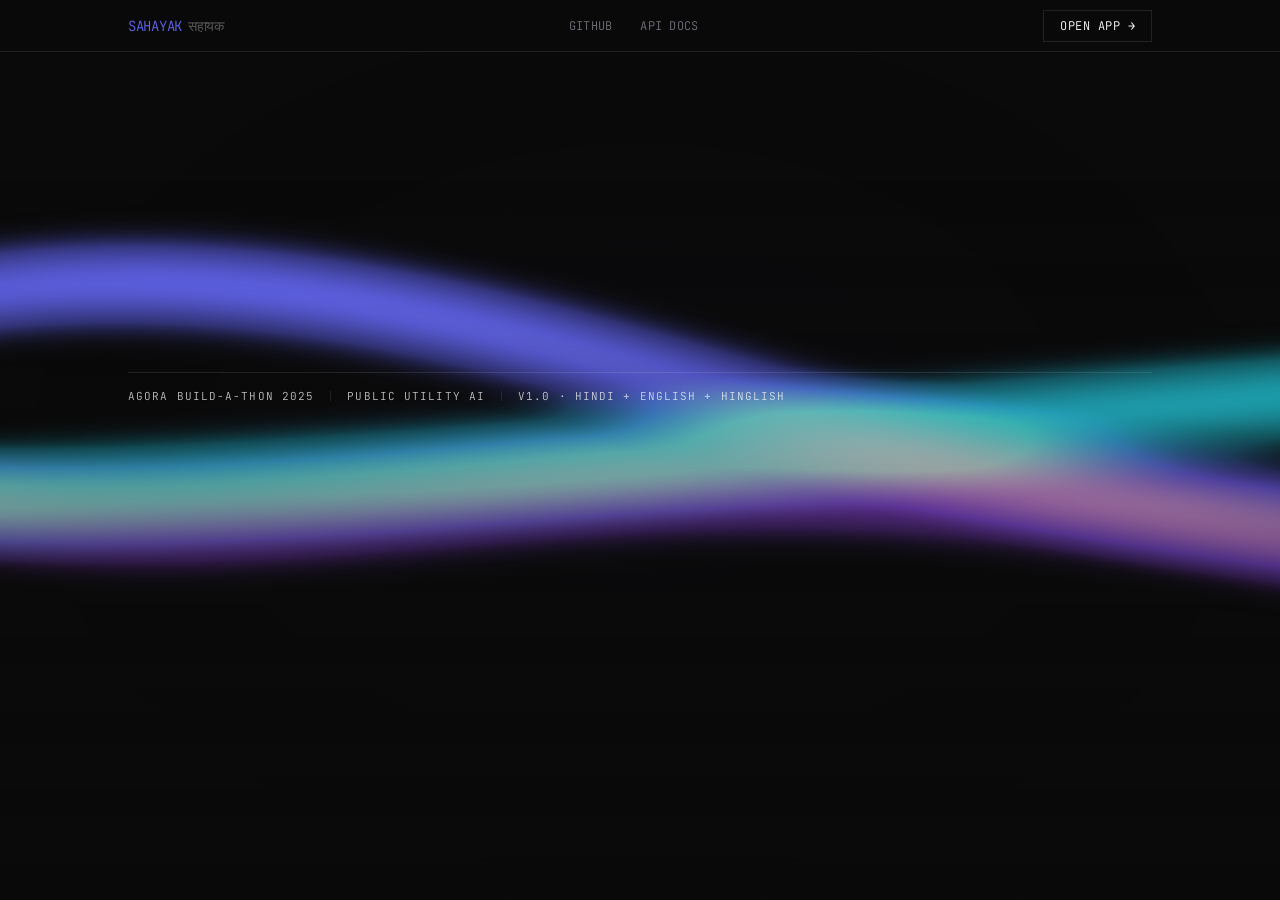
==== commit c01fe1a8: "fix(landing): clean single-page rewrite - fix black screen caused by HTML inside script tag" ====
--- a/server/static/landing.html
+++ b/server/static/landing.html
@@ -1,74 +1,60 @@
-<!DOCTYPE html>
+﻿<!DOCTYPE html>
 <html lang="en">
 <head>
 <meta charset="UTF-8">
 <meta name="viewport" content="width=device-width,initial-scale=1">
 <title>SAHAYAK — Civic Voice Intelligence for India</title>
-<meta name="description" content="SAHAYAK is India's first multilingual civic voice AI. Report water cuts, potholes, power outages and more in Hindi, English or Hinglish instantly.">
+<meta name="description" content="India first multilingual civic voice AI. Report water cuts, potholes, power outages in Hindi, English or Hinglish instantly.">
 <link rel="preconnect" href="https://fonts.googleapis.com">
 <link rel="preconnect" href="https://fonts.gstatic.com" crossorigin>
 <link href="https://fonts.googleapis.com/css2?family=Inter:wght@300;400&family=JetBrains+Mono:wght@300&display=swap" rel="stylesheet">
 <style>
 *,*::before,*::after{box-sizing:border-box;margin:0;padding:0}
-html,body{height:100%;overflow:hidden}
+html,body{width:100%;height:100%}
 html{font-size:16px}
-body{background:#0A0A0A;color:#FFF;font-family:'Inter',system-ui,sans-serif;font-weight:300;-webkit-font-smoothing:antialiased}
+body{background:#0A0A0A;color:#FFF;font-family:'Inter',system-ui,sans-serif;font-weight:300;-webkit-font-smoothing:antialiased;overflow:hidden}
 :root{
-  --ground:#0A0A0A;--ground2:#0F0F11;--panel:#18181B;
-  --ink:#FFF;--muted:#71717A;
   --accent:#6366F1;--accent-press:#4338CA;
-  --hair:rgba(255,255,255,.10);--hair2:rgba(255,255,255,.06);
+  --muted:#71717A;--hair:rgba(255,255,255,.10);
   --max:1152px;--gutter:clamp(20px,5vw,64px);
 }
 a{color:inherit;text-decoration:none}
-button{font-family:inherit;cursor:pointer;border:none;background:none}
 .mono{font-family:'JetBrains Mono',monospace;font-weight:300;font-size:11px;letter-spacing:.1em;text-transform:uppercase}
 .wrap{max-width:var(--max);margin:0 auto;padding:0 var(--gutter)}
-
-/* INTRO */
-#intro{position:fixed;inset:0;background:var(--ground);z-index:9999;display:flex;align-items:center;justify-content:center;pointer-events:none}
-#intro-word{font-size:clamp(2.2rem,7vw,5rem);letter-spacing:-.05em;font-weight:300;color:var(--ink);opacity:0;transform:translateY(14px);transition:opacity .5s ease,transform .5s ease}
+#intro{position:fixed;inset:0;background:#0A0A0A;z-index:9999;display:flex;align-items:center;justify-content:center;pointer-events:none}
+#intro-word{font-size:clamp(2.2rem,7vw,5rem);letter-spacing:-.05em;font-weight:300;color:#FFF;opacity:0;transform:translateY(14px);transition:opacity .5s ease,transform .5s ease}
 #intro-word.show{opacity:1;transform:translateY(0)}
 #intro-word.lift{opacity:0;transform:translateY(-20px)}
-#intro.fade-out{opacity:0;transition:opacity .45s ease}
 @media(prefers-reduced-motion:reduce){#intro{display:none!important}}
-
-/* NAV */
 nav{position:fixed;top:0;left:0;right:0;z-index:100;height:52px;border-bottom:1px solid var(--hair);background:rgba(10,10,10,.88);backdrop-filter:blur(12px);-webkit-backdrop-filter:blur(12px);display:flex;align-items:center}
 .nav-inner{width:100%;max-width:var(--max);margin:0 auto;padding:0 var(--gutter);display:flex;align-items:center;justify-content:space-between}
 .nav-brand{display:flex;align-items:baseline;gap:6px;font-size:14px;letter-spacing:-.02em}
-.nav-brand span:first-child{color:var(--accent)}
+.nav-accent{color:var(--accent)}
 .nav-links{display:flex;gap:28px}
 .nav-links a{font-size:12px;color:var(--muted);letter-spacing:.02em;transition:color .2s}
-.nav-links a:hover{color:var(--ink)}
-.nav-cta{padding:7px 16px;border:1px solid var(--hair);font-size:12px;letter-spacing:.04em;color:var(--ink);background:transparent;transition:border-color .2s,background .2s}
+.nav-links a:hover{color:#FFF}
+.nav-cta{padding:7px 16px;border:1px solid var(--hair);font-size:12px;letter-spacing:.04em;color:#FFF;background:transparent;transition:border-color .2s,background .2s}
 .nav-cta:hover{border-color:var(--accent);background:rgba(99,102,241,.08)}
-
-/* HERO */
-#hero{position:relative;height:100svh;overflow:hidden;display:flex;flex-direction:column;justify-content:flex-end}
+#hero{position:relative;width:100%;height:100vh;overflow:hidden;display:flex;flex-direction:column;justify-content:flex-end}
 #hero-canvas{position:absolute;inset:0;width:100%;height:100%}
-#hero-veil{position:absolute;inset:0;pointer-events:none;background:linear-gradient(to bottom,transparent 20%,rgba(10,10,10,.94) 100%)}
+#hero-veil{position:absolute;inset:0;pointer-events:none;background:linear-gradient(to bottom,transparent 20%,rgba(10,10,10,.95) 100%)}
 .hero-content{position:relative;z-index:2;padding:0 var(--gutter) clamp(36px,6vw,80px);max-width:var(--max);margin:0 auto;width:100%}
 .hero-meta{display:flex;align-items:center;gap:16px;margin-bottom:22px;color:rgba(255,255,255,.74);border-top:1px solid var(--hair);padding-top:16px}
 .hero-meta-sep{width:1px;height:10px;background:var(--hair)}
-.hero-headline{font-size:clamp(4.5rem,16vw,14rem);line-height:.82;letter-spacing:-.05em;font-weight:300;overflow:hidden;margin-bottom:28px}
-.hero-headline .glyph{display:inline-block;opacity:0;transform:translateY(.32em);transition:opacity .5s ease,transform .5s cubic-bezier(.16,1,.3,1)}
-.hero-headline .glyph.space{width:.3em}
-.hero-headline .glyph.revealed{opacity:1;transform:translateY(0)}
-.hero-sub{max-width:38ch;font-size:15px;line-height:1.7;color:rgba(255,255,255,.62);margin-bottom:32px}
-.hero-btns{display:flex;gap:12px;flex-wrap:wrap}
+.hero-headline{font-size:clamp(4.5rem,16vw,14rem);line-height:.82;letter-spacing:-.05em;font-weight:300;margin-bottom:28px}
+.glyph{display:inline-block;opacity:0;transform:translateY(.32em);transition:opacity .5s ease,transform .5s cubic-bezier(.16,1,.3,1)}
+.glyph.on{opacity:1;transform:translateY(0)}
+.hero-sub{max-width:38ch;font-size:15px;line-height:1.7;color:rgba(255,255,255,.62);margin-bottom:32px;opacity:0;transition:opacity 1s ease}
+.hero-btns{display:flex;gap:12px;flex-wrap:wrap;opacity:0;transition:opacity 1s ease .2s}
+.fade-in{opacity:1!important}
 .btn-primary{padding:13px 28px;background:var(--accent);color:#fff;font-size:13px;letter-spacing:.04em;transition:background .18s;display:inline-block}
 .btn-primary:hover{background:var(--accent-press)}
-.btn-ghost{padding:12px 27px;border:1px solid var(--hair);color:var(--ink);font-size:13px;letter-spacing:.04em;transition:border-color .2s;display:inline-block}
+.btn-ghost{padding:12px 27px;border:1px solid var(--hair);color:#FFF;font-size:13px;letter-spacing:.04em;transition:border-color .2s;display:inline-block}
 .btn-ghost:hover{border-color:rgba(255,255,255,.3)}
-
-/* REVEALS */
-.reveal{opacity:0;transform:translateY(20px);transition:opacity .9s cubic-bezier(.16,1,.3,1),transform .9s cubic-bezier(.16,1,.3,1)}
-.reveal.is-visible{opacity:1;transform:translateY(0)}
 @media(prefers-reduced-motion:reduce){
-  .reveal,.reveal.is-visible{opacity:1!important;transform:none!important;transition:none!important}
-  .hero-headline .glyph,.hero-headline .glyph.revealed{opacity:1!important;transform:none!important;transition:none!important}
-  *{animation-duration:.001ms!important;transition-duration:.001ms!important}
+  .glyph,.glyph.on{opacity:1!important;transform:none!important;transition:none!important}
+  .hero-sub,.hero-btns,.hero-sub.fade-in,.hero-btns.fade-in{opacity:1!important;transition:none!important}
+  *{animation-duration:.001ms!important}
 }
 </style>
 </head>
@@ -78,12 +64,12 @@
 
 <nav>
   <div class="nav-inner">
-    <div class="nav-brand mono"><span>SAHAYAK</span><span style="color:rgba(255,255,255,.35)"> सहायक</span></div>
+    <div class="nav-brand mono"><span class="nav-accent">SAHAYAK</span><span style="color:rgba(255,255,255,.32)"> सहायक</span></div>
     <div class="nav-links mono">
       <a href="https://github.com/mahekaggarwal17/Sahayak" target="_blank" rel="noopener">GitHub</a>
       <a href="/docs" target="_blank">API Docs</a>
     </div>
-    <a href="/app" class="nav-cta mono">Open App →</a>
+    <a href="/app" class="nav-cta mono">Open App &rarr;</a>
   </div>
 </nav>
 
@@ -91,16 +77,16 @@
   <canvas id="hero-canvas" aria-hidden="true"></canvas>
   <div id="hero-veil" aria-hidden="true"></div>
   <div class="hero-content wrap">
-    <div class="hero-meta mono reveal">
+    <div class="hero-meta mono">
       <span>Agora Build-a-thon 2025</span>
       <div class="hero-meta-sep"></div>
       <span>Public Utility AI</span>
       <div class="hero-meta-sep"></div>
-      <span>v1.0 · Hindi + English + Hinglish</span>
+      <span>v1.0 &middot; Hindi + English + Hinglish</span>
     </div>
     <h1 class="hero-headline" id="hero-headline" aria-label="Sahayak"></h1>
-    <p class="hero-sub reveal">Describe your municipal problem naturally — water cuts, broken streetlights, dangerous potholes, garbage backlogs — in any mix of Hindi, English and Hinglish. SAHAYAK listens, registers and responds instantly.</p>
-    <div class="hero-btns reveal">
+    <p class="hero-sub" id="hero-sub">Describe your municipal problem naturally &mdash; water cuts, broken streetlights, dangerous potholes, garbage backlogs &mdash; in any mix of Hindi, English and Hinglish. SAHAYAK listens, registers and responds instantly.</p>
+    <div class="hero-btns" id="hero-btns">
       <a href="/app" class="btn-primary mono">Start a Voice Session</a>
       <a href="https://github.com/mahekaggarwal17/Sahayak" target="_blank" rel="noopener" class="btn-ghost mono">View on GitHub</a>
     </div>
@@ -108,142 +94,71 @@
 </section>
 
 <script>
-  <div class="wrap">
-    <div class="band-eyebrow mono reveal"><span>01 · Engine</span><div class="band-eyebrow-rule"></div></div>
-    <div class="band-head reveal">
-      <h2 class="band-title">Four-layer voice intelligence stack.</h2>
-      <p class="band-lede">Every spoken word passes through a purpose-built pipeline: multilingual transcription, voice activity detection, real-time captioning and a civic domain classifier that routes each complaint to the right department.</p>
-    </div>
-    <div class="engine-grid reveal">
-      <div class="engine-tile">
-        <canvas class="tile-canvas" id="tc0"></canvas>
-        <span class="tile-index mono">01</span>
-        <div class="tile-title">Speech Transcription</div>
-        <p class="tile-desc">Deepgram Nova-3 multilingual ASR converts Hindi, English and Hinglish speech in under 400 ms, preserving code-switches mid-sentence.</p>
-      </div>
-      <div class="engine-tile">
-        <canvas class="tile-canvas" id="tc1"></canvas>
-        <span class="tile-index mono">02</span>
-        <div class="tile-title">Voice Activity Detection</div>
-        <p class="tile-desc">A frame-by-frame energy-and-ZCR detector isolates speech from street noise, rain and ambient city audio before the packet leaves the device.</p>
-      </div>
-      <div class="engine-tile">
-        <canvas class="tile-canvas" id="tc2"></canvas>
-        <span class="tile-index mono">03</span>
-        <div class="tile-title">Live Captions</div>
-        <p class="tile-desc">Every word SAHAYAK speaks is streamed as a real-time caption over Agora RTM 2.x, so citizens on slow networks always read what they heard.</p>
-      </div>
-      <div class="engine-tile">
-        <canvas class="tile-canvas" id="tc3"></canvas>
-        <span class="tile-index mono">04</span>
-        <div class="tile-title">Civic Intent Router</div>
-        <p class="tile-desc">GPT-4o classifies every complaint into one of six civic domains, assigns a ticket number and selects the correct municipal department in one pass.</p>
-      </div>
-    </div>
-  </div>
-</section>
+var HEADLINE = 'Sahayak';
 
-<section id="spectrum" style="padding:clamp(48px,7vw,96px) 0">
-  <div class="wrap">
-    <div class="band-eyebrow mono reveal"><span>02 · Multilingual Coverage</span><div class="band-eyebrow-rule"></div></div>
-    <div class="band-head reveal">
-      <h2 class="band-title">One model, the full language spectrum.</h2>
-      <p class="band-lede">SAHAYAK does not translate first and understand second. It recognises the highlighted domain directly from mixed-language speech — the selected band stays lit regardless of which language fills it.</p>
-    </div>
-  </div>
-  <div class="spectrum-band reveal" id="spectrum-band">
-    <canvas id="spec-canvas" aria-hidden="true"></canvas>
-    <span class="spec-caption mono">Language confidence · 72 frequency bins</span>
-    <span class="spec-hz mono" id="spec-hz">—</span>
-  </div>
-</section>
-
-
-
-<script>
-/* INTRO */
+/* Build glyphs */
 (function(){
-  var reduced=window.matchMedia('(prefers-reduced-motion:reduce)').matches;
-  if(reduced)return;
-  var intro=document.getElementById('intro');
-  var word=document.getElementById('intro-word');
-  setTimeout(function(){word.classList.add('show')},220);
-  setTimeout(function(){word.classList.remove('show');word.classList.add('lift')},1500);
-  setTimeout(function(){intro.classList.add('fade-out')},2050);
-  setTimeout(function(){intro.style.visibility='hidden';intro.style.display='none';startHeroGlyphs()},2550);
-})();
-
-/* HEADLINE GLYPHS */
-var HEADLINE='Sahayak';
-(function(){
-  var el=document.getElementById('hero-headline');
-  el.innerHTML='';
+  var el = document.getElementById('hero-headline');
   for(var i=0;i<HEADLINE.length;i++){
-    var ch=HEADLINE[i];
-    var span=document.createElement('span');
-    if(ch===' '){span.className='glyph space';span.innerHTML='&nbsp;';}
-    else{span.className='glyph';span.textContent=ch;}
-    el.appendChild(span);
+    var s=document.createElement('span');
+    s.className='glyph';s.textContent=HEADLINE[i];el.appendChild(s);
   }
 })();
 
-function startHeroGlyphs(){
-  var glyphs=document.querySelectorAll('#hero-headline .glyph');
-  glyphs.forEach(function(g,i){
-    g.style.transitionDelay=(i*42)+'ms';
-    requestAnimationFrame(function(){g.classList.add('revealed')});
+function revealHero(){
+  document.querySelectorAll('.glyph').forEach(function(g,i){
+    g.style.transitionDelay=(i*55)+'ms';
+    requestAnimationFrame(function(){g.classList.add('on');});
   });
+  setTimeout(function(){
+    document.getElementById('hero-sub').classList.add('fade-in');
+    document.getElementById('hero-btns').classList.add('fade-in');
+  },100);
 }
-if(window.matchMedia('(prefers-reduced-motion:reduce)').matches){startHeroGlyphs();}
 
-/* WEBGL HERO */
 (function(){
-  var canvas=document.getElementById('hero-canvas');
-  var gl=null;
-  try{gl=canvas.getContext('webgl')||canvas.getContext('experimental-webgl');}catch(e){}
-  if(!gl){initFallback(canvas);return;}
-  var vert='attribute vec2 a_pos;void main(){gl_Position=vec4(a_pos,0,1);}';
-  var frag='precision mediump float;uniform vec2 u_res;uniform float u_t;float ribbon(vec2 uv,float phase,float f1,float f2){float y=.50+.12*sin(uv.x*f1+u_t+phase)+.07*sin(uv.x*f2+u_t*1.3+phase*1.7);return smoothstep(.09,.0,abs(uv.y-y));}void main(){vec2 uv=gl_FragCoord.xy/u_res;vec3 c=vec3(0);c+=vec3(.388,.400,.945)*ribbon(uv,0.0,2.1,3.7);c+=vec3(.600,.270,.900)*ribbon(uv,2.09,1.7,4.2);c+=vec3(.130,.820,.880)*ribbon(uv,4.18,2.5,2.9);float cx=distance(uv,vec2(.5,.5));c+=vec3(.1,.1,.25)*smoothstep(.7,.0,cx)*.4;gl_FragColor=vec4(c,clamp(c.r+c.g+c.b,0.,1.));}';
-  function compile(type,src){var s=gl.createShader(type);gl.shaderSource(s,src);gl.compileShader(s);return s;}
-  var prog=gl.createProgram();
-  gl.attachShader(prog,compile(gl.VERTEX_SHADER,vert));
-  gl.attachShader(prog,compile(gl.FRAGMENT_SHADER,frag));
-  gl.linkProgram(prog);gl.useProgram(prog);
-  var buf=gl.createBuffer();
-  gl.bindBuffer(gl.ARRAY_BUFFER,buf);
-  gl.bufferData(gl.ARRAY_BUFFER,new Float32Array([-1,-1,1,-1,-1,1,1,1]),gl.STATIC_DRAW);
-  var loc=gl.getAttribLocation(prog,'a_pos');
-  gl.enableVertexAttribArray(loc);gl.vertexAttribPointer(loc,2,gl.FLOAT,false,0,0);
-  var uRes=gl.getUniformLocation(prog,'u_res');
-  var uT=gl.getUniformLocation(prog,'u_t');
-  var raf;
-  function resize(){var dpr=Math.min(devicePixelRatio,2);canvas.width=canvas.offsetWidth*dpr;canvas.height=canvas.offsetHeight*dpr;gl.viewport(0,0,canvas.width,canvas.height);}
-  resize();window.addEventListener('resize',resize);
-  function frame(t){raf=requestAnimationFrame(frame);gl.uniform2f(uRes,canvas.width,canvas.height);gl.uniform1f(uT,t*.0005);gl.enable(gl.BLEND);gl.blendFunc(gl.SRC_ALPHA,gl.ONE);gl.clearColor(0,0,0,0);gl.clear(gl.COLOR_BUFFER_BIT);gl.drawArrays(gl.TRIANGLE_STRIP,0,4);}
-  raf=requestAnimationFrame(frame);
-  if(window.matchMedia('(prefers-reduced-motion:reduce)').matches)cancelAnimationFrame(raf);
-
-  function initFallback(c){
-    var ctx=c.getContext('2d');
-    function rsz(){var d=Math.min(devicePixelRatio,2);c.width=c.offsetWidth*d;c.height=c.offsetHeight*d;}
-    rsz();window.addEventListener('resize',rsz);
-    var ribbons=[{color:'rgba(99,102,241,.7)',phase:0,f1:2.1,f2:3.7},{color:'rgba(140,70,230,.7)',phase:2.09,f1:1.7,f2:4.2},{color:'rgba(34,211,238,.7)',phase:4.18,f1:2.5,f2:2.9}];
-    var r2;
-    function draw(t){r2=requestAnimationFrame(draw);var w=c.width,h=c.height,T=t*.0005;ctx.clearRect(0,0,w,h);ribbons.forEach(function(rb){ctx.beginPath();ctx.strokeStyle=rb.color;ctx.lineWidth=h*.14;ctx.lineCap='round';for(var x=0;x<=w;x+=4){var ux=x/w,y=h*(.5+.12*Math.sin(ux*rb.f1+T+rb.phase)+.07*Math.sin(ux*rb.f2+T*1.3+rb.phase*1.7));x===0?ctx.moveTo(x,y):ctx.lineTo(x,y);}ctx.stroke();});}
-    r2=requestAnimationFrame(draw);
-    if(window.matchMedia('(prefers-reduced-motion:reduce)').matches)cancelAnimationFrame(r2);
-  }
+  var reduced=window.matchMedia('(prefers-reduced-motion:reduce)').matches;
+  if(reduced){revealHero();return;}
+  var intro=document.getElementById('intro');
+  var word=document.getElementById('intro-word');
+  setTimeout(function(){word.classList.add('show');},220);
+  setTimeout(function(){word.classList.remove('show');word.classList.add('lift');},1500);
+  setTimeout(function(){intro.style.opacity='0';intro.style.transition='opacity .45s ease';},2050);
+  setTimeout(function(){intro.style.display='none';revealHero();},2550);
 })();
 
-/* SCROLL REVEALS */
+/* WebGL ribbons */
 (function(){
-  var reduced=window.matchMedia('(prefers-reduced-motion:reduce)').matches;
-  var els=document.querySelectorAll('.reveal');
-  if(reduced){els.forEach(function(e){e.classList.add('is-visible')});return;}
-  var obs=new IntersectionObserver(function(entries){entries.forEach(function(e){if(e.isIntersecting){e.target.classList.add('is-visible');obs.unobserve(e.target);}});},{threshold:.16,rootMargin:'0px 0px -8% 0px'});
-  els.forEach(function(e){obs.observe(e);});
+  var c=document.getElementById('hero-canvas');
+  var gl=null;
+  try{gl=c.getContext('webgl')||c.getContext('experimental-webgl');}catch(e){}
+  if(!gl){fallback(c);return;}
+  var v='attribute vec2 a;void main(){gl_Position=vec4(a,0,1);}';
+  var f='precision mediump float;uniform vec2 R;uniform float T;float rib(vec2 uv,float ph,float f1,float f2){float y=.5+.12*sin(uv.x*f1+T+ph)+.07*sin(uv.x*f2+T*1.3+ph*1.7);return smoothstep(.09,.0,abs(uv.y-y));}void main(){vec2 uv=gl_FragCoord.xy/R;vec3 col=vec3(0);col+=vec3(.388,.4,.945)*rib(uv,0.,2.1,3.7);col+=vec3(.6,.27,.9)*rib(uv,2.09,1.7,4.2);col+=vec3(.13,.82,.88)*rib(uv,4.18,2.5,2.9);col+=vec3(.1,.1,.25)*smoothstep(.7,.0,distance(uv,vec2(.5)))*.4;gl_FragColor=vec4(col,clamp(col.r+col.g+col.b,0.,1.));}';
+  function sh(type,src){var s=gl.createShader(type);gl.shaderSource(s,src);gl.compileShader(s);return s;}
+  var p=gl.createProgram();
+  gl.attachShader(p,sh(gl.VERTEX_SHADER,v));gl.attachShader(p,sh(gl.FRAGMENT_SHADER,f));
+  gl.linkProgram(p);gl.useProgram(p);
+  var buf=gl.createBuffer();gl.bindBuffer(gl.ARRAY_BUFFER,buf);
+  gl.bufferData(gl.ARRAY_BUFFER,new Float32Array([-1,-1,1,-1,-1,1,1,1]),gl.STATIC_DRAW);
+  var al=gl.getAttribLocation(p,'a');gl.enableVertexAttribArray(al);gl.vertexAttribPointer(al,2,gl.FLOAT,false,0,0);
+  var uR=gl.getUniformLocation(p,'R'),uT=gl.getUniformLocation(p,'T');
+  function resize(){var dpr=Math.min(devicePixelRatio,2);c.width=c.offsetWidth*dpr;c.height=c.offsetHeight*dpr;gl.viewport(0,0,c.width,c.height);}
+  resize();window.addEventListener('resize',resize);
+  var raf;
+  function frame(t){raf=requestAnimationFrame(frame);gl.uniform2f(uR,c.width,c.height);gl.uniform1f(uT,t*.0005);gl.enable(gl.BLEND);gl.blendFunc(gl.SRC_ALPHA,gl.ONE);gl.clearColor(0,0,0,0);gl.clear(gl.COLOR_BUFFER_BIT);gl.drawArrays(gl.TRIANGLE_STRIP,0,4);}
+  if(!window.matchMedia('(prefers-reduced-motion:reduce)').matches)raf=requestAnimationFrame(frame);
+
+  function fallback(cv){
+    var ctx=cv.getContext('2d');
+    function rsz(){var d=Math.min(devicePixelRatio,2);cv.width=cv.offsetWidth*d;cv.height=cv.offsetHeight*d;}
+    rsz();window.addEventListener('resize',rsz);
+    var ribs=[{col:'rgba(99,102,241,.75)',ph:0,f1:2.1,f2:3.7},{col:'rgba(140,70,230,.75)',ph:2.09,f1:1.7,f2:4.2},{col:'rgba(34,211,238,.75)',ph:4.18,f1:2.5,f2:2.9}];
+    var r2;
+    function draw(t){r2=requestAnimationFrame(draw);var w=cv.width,h=cv.height,T=t*.0005;ctx.clearRect(0,0,w,h);ribs.forEach(function(rb){ctx.beginPath();ctx.strokeStyle=rb.col;ctx.lineWidth=h*.13;ctx.lineCap='round';for(var x=0;x<=w;x+=4){var ux=x/w,y=h*(.5+.12*Math.sin(ux*rb.f1+T+rb.ph)+.07*Math.sin(ux*rb.f2+T*1.3+rb.ph*1.7));x===0?ctx.moveTo(x,y):ctx.lineTo(x,y);}ctx.stroke();});}
+    if(!window.matchMedia('(prefers-reduced-motion:reduce)').matches)r2=requestAnimationFrame(draw);
+  }
 })();
 </script>
 </body>
 </html>
-
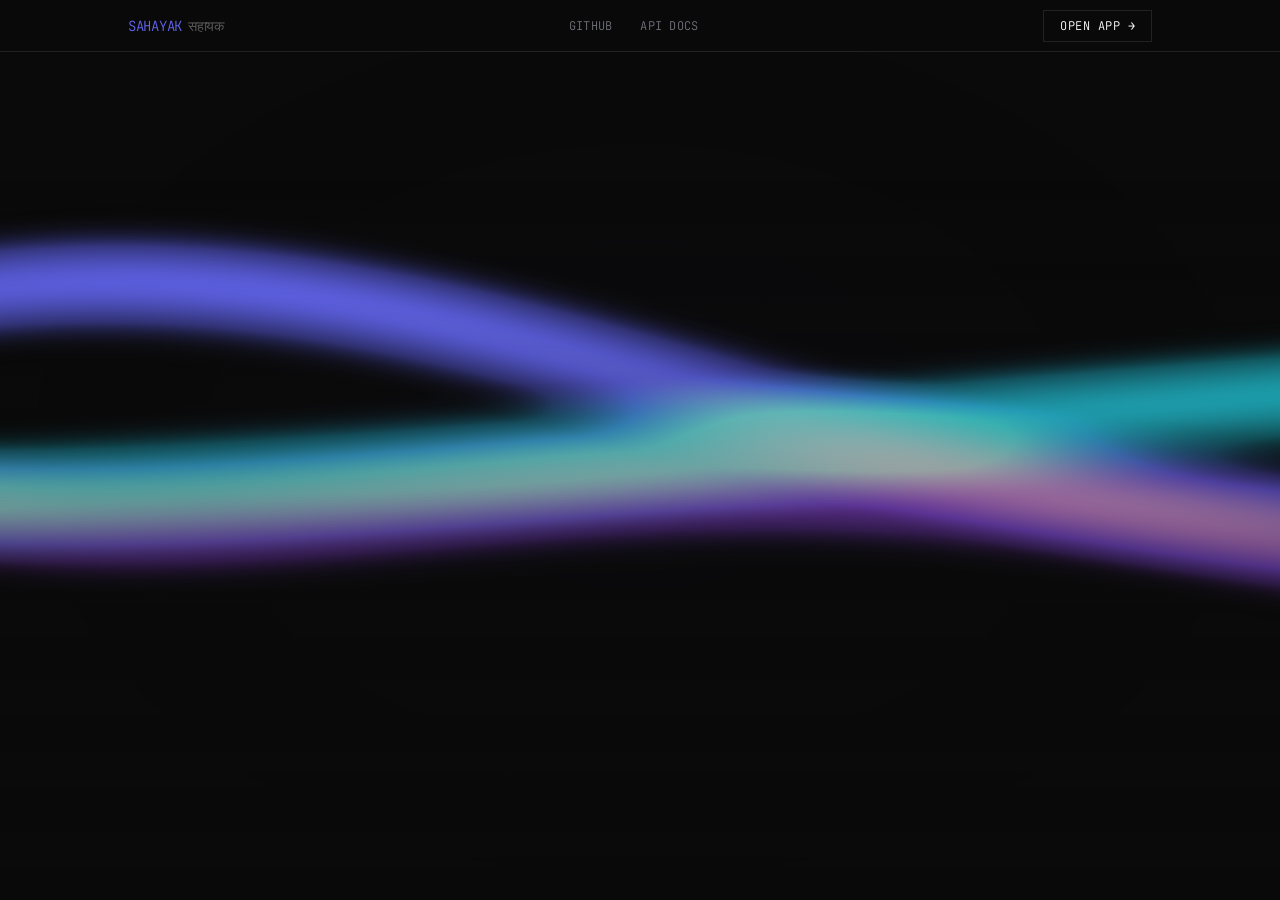
==== commit ec26a138: "Remove 'Agora Build-a-thon 2025' top bar from landing page" ====
--- a/server/static/landing.html
+++ b/server/static/landing.html
@@ -1,4 +1,4 @@
-﻿<!DOCTYPE html>
+<!DOCTYPE html>
 <html lang="en">
 <head>
 <meta charset="UTF-8">
@@ -77,13 +77,6 @@
   <canvas id="hero-canvas" aria-hidden="true"></canvas>
   <div id="hero-veil" aria-hidden="true"></div>
   <div class="hero-content wrap">
-    <div class="hero-meta mono">
-      <span>Agora Build-a-thon 2025</span>
-      <div class="hero-meta-sep"></div>
-      <span>Public Utility AI</span>
-      <div class="hero-meta-sep"></div>
-      <span>v1.0 &middot; Hindi + English + Hinglish</span>
-    </div>
     <h1 class="hero-headline" id="hero-headline" aria-label="Sahayak"></h1>
     <p class="hero-sub" id="hero-sub">Describe your municipal problem naturally &mdash; water cuts, broken streetlights, dangerous potholes, garbage backlogs &mdash; in any mix of Hindi, English and Hinglish. SAHAYAK listens, registers and responds instantly.</p>
     <div class="hero-btns" id="hero-btns">
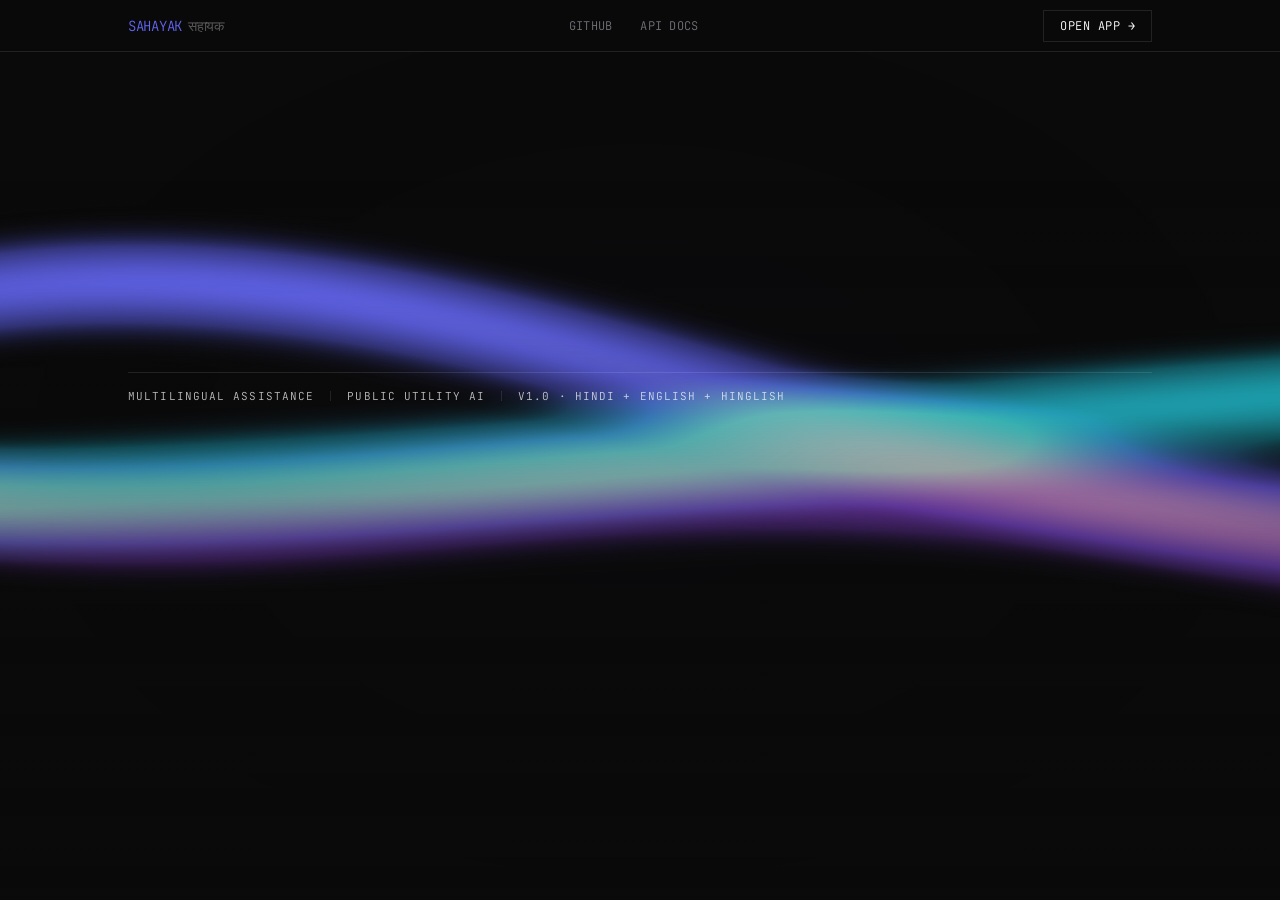
==== commit b99c1809: "fix: Replace 'Agora Build-a-thon 2025' with 'Multilingual Assistance' in landing hero meta bar" ====
--- a/server/static/landing.html
+++ b/server/static/landing.html
@@ -77,6 +77,13 @@
   <canvas id="hero-canvas" aria-hidden="true"></canvas>
   <div id="hero-veil" aria-hidden="true"></div>
   <div class="hero-content wrap">
+    <div class="hero-meta mono">
+      <span>Multilingual Assistance</span>
+      <div class="hero-meta-sep"></div>
+      <span>Public Utility AI</span>
+      <div class="hero-meta-sep"></div>
+      <span>v1.0 &middot; Hindi + English + Hinglish</span>
+    </div>
     <h1 class="hero-headline" id="hero-headline" aria-label="Sahayak"></h1>
     <p class="hero-sub" id="hero-sub">Describe your municipal problem naturally &mdash; water cuts, broken streetlights, dangerous potholes, garbage backlogs &mdash; in any mix of Hindi, English and Hinglish. SAHAYAK listens, registers and responds instantly.</p>
     <div class="hero-btns" id="hero-btns">
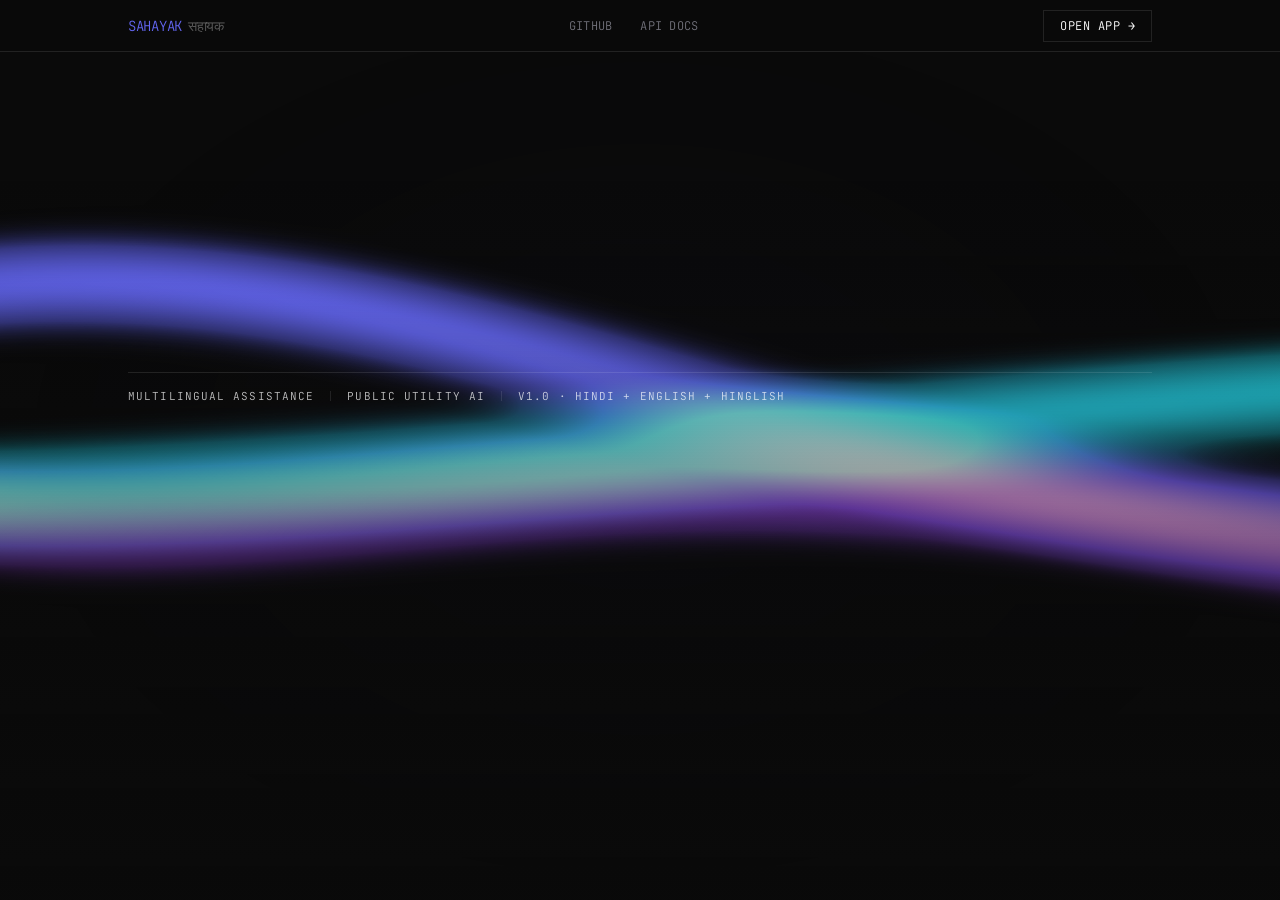
==== commit bc22d926: "feat: Google Auth integration, civic ticket tracking, dual-stream recordings, and UI enhancements" ====
--- a/server/static/landing.html
+++ b/server/static/landing.html
@@ -12,7 +12,7 @@
 *,*::before,*::after{box-sizing:border-box;margin:0;padding:0}
 html,body{width:100%;height:100%}
 html{font-size:16px}
-body{background:#0A0A0A;color:#FFF;font-family:'Inter',system-ui,sans-serif;font-weight:300;-webkit-font-smoothing:antialiased;overflow:hidden}
+body{background:#0A0A0A;color:#FFF;font-family:'Inter',system-ui,sans-serif;font-weight:300;-webkit-font-smoothing:antialiased;overflow-x:hidden;overflow-y:auto}
 :root{
   --accent:#6366F1;--accent-press:#4338CA;
   --muted:#71717A;--hair:rgba(255,255,255,.10);
@@ -35,10 +35,15 @@
 .nav-links a:hover{color:#FFF}
 .nav-cta{padding:7px 16px;border:1px solid var(--hair);font-size:12px;letter-spacing:.04em;color:#FFF;background:transparent;transition:border-color .2s,background .2s}
 .nav-cta:hover{border-color:var(--accent);background:rgba(99,102,241,.08)}
-#hero{position:relative;width:100%;height:100vh;overflow:hidden;display:flex;flex-direction:column;justify-content:flex-end}
+#hero{position:relative;width:100%;min-height:100vh;height:auto;overflow:hidden;display:flex;flex-direction:column;justify-content:flex-end;padding-top:72px}
 #hero-canvas{position:absolute;inset:0;width:100%;height:100%}
 #hero-veil{position:absolute;inset:0;pointer-events:none;background:linear-gradient(to bottom,transparent 20%,rgba(10,10,10,.95) 100%)}
 .hero-content{position:relative;z-index:2;padding:0 var(--gutter) clamp(36px,6vw,80px);max-width:var(--max);margin:0 auto;width:100%}
+@media(max-width:640px){
+  .hero-headline{font-size:clamp(3rem,12vw,6rem)!important}
+  .hero-meta{flex-wrap:wrap;gap:8px;font-size:10px}
+  .hero-meta-sep{display:none}
+}
 .hero-meta{display:flex;align-items:center;gap:16px;margin-bottom:22px;color:rgba(255,255,255,.74);border-top:1px solid var(--hair);padding-top:16px}
 .hero-meta-sep{width:1px;height:10px;background:var(--hair)}
 .hero-headline{font-size:clamp(4.5rem,16vw,14rem);line-height:.82;letter-spacing:-.05em;font-weight:300;margin-bottom:28px}
